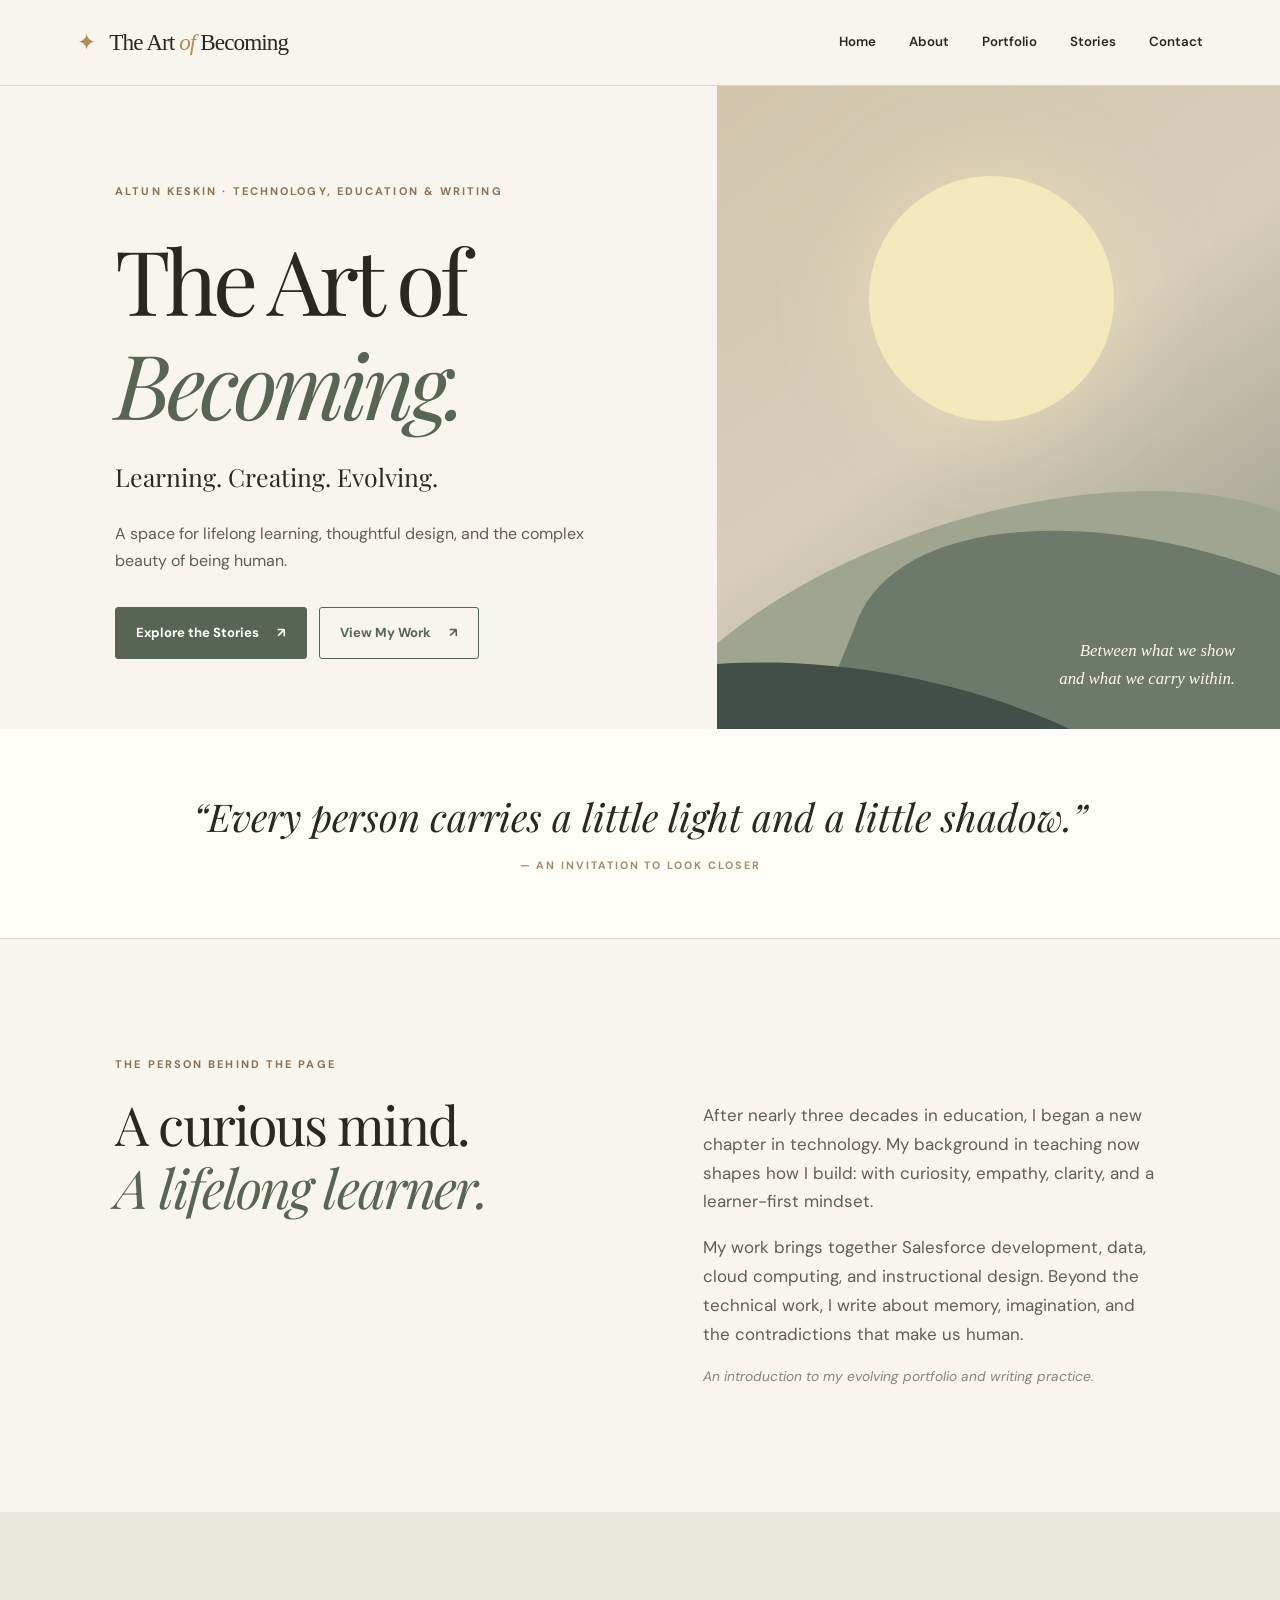
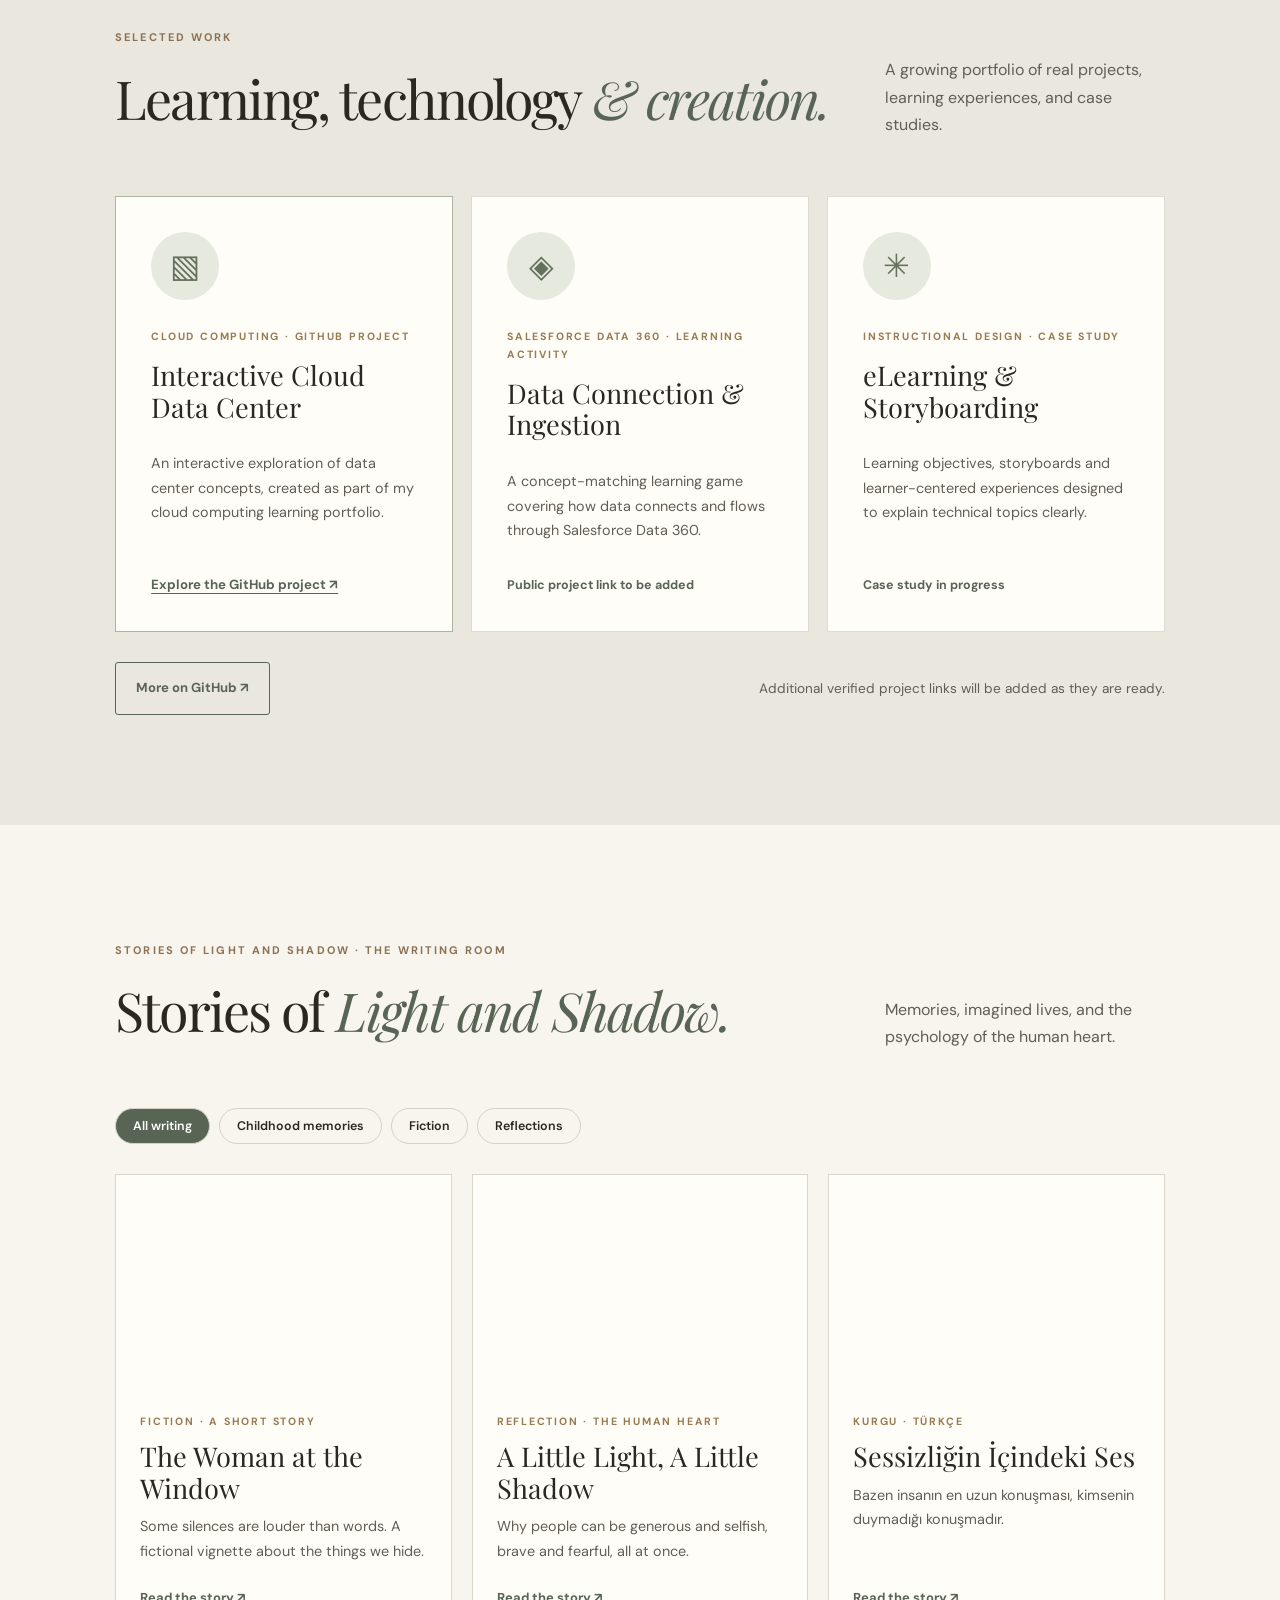
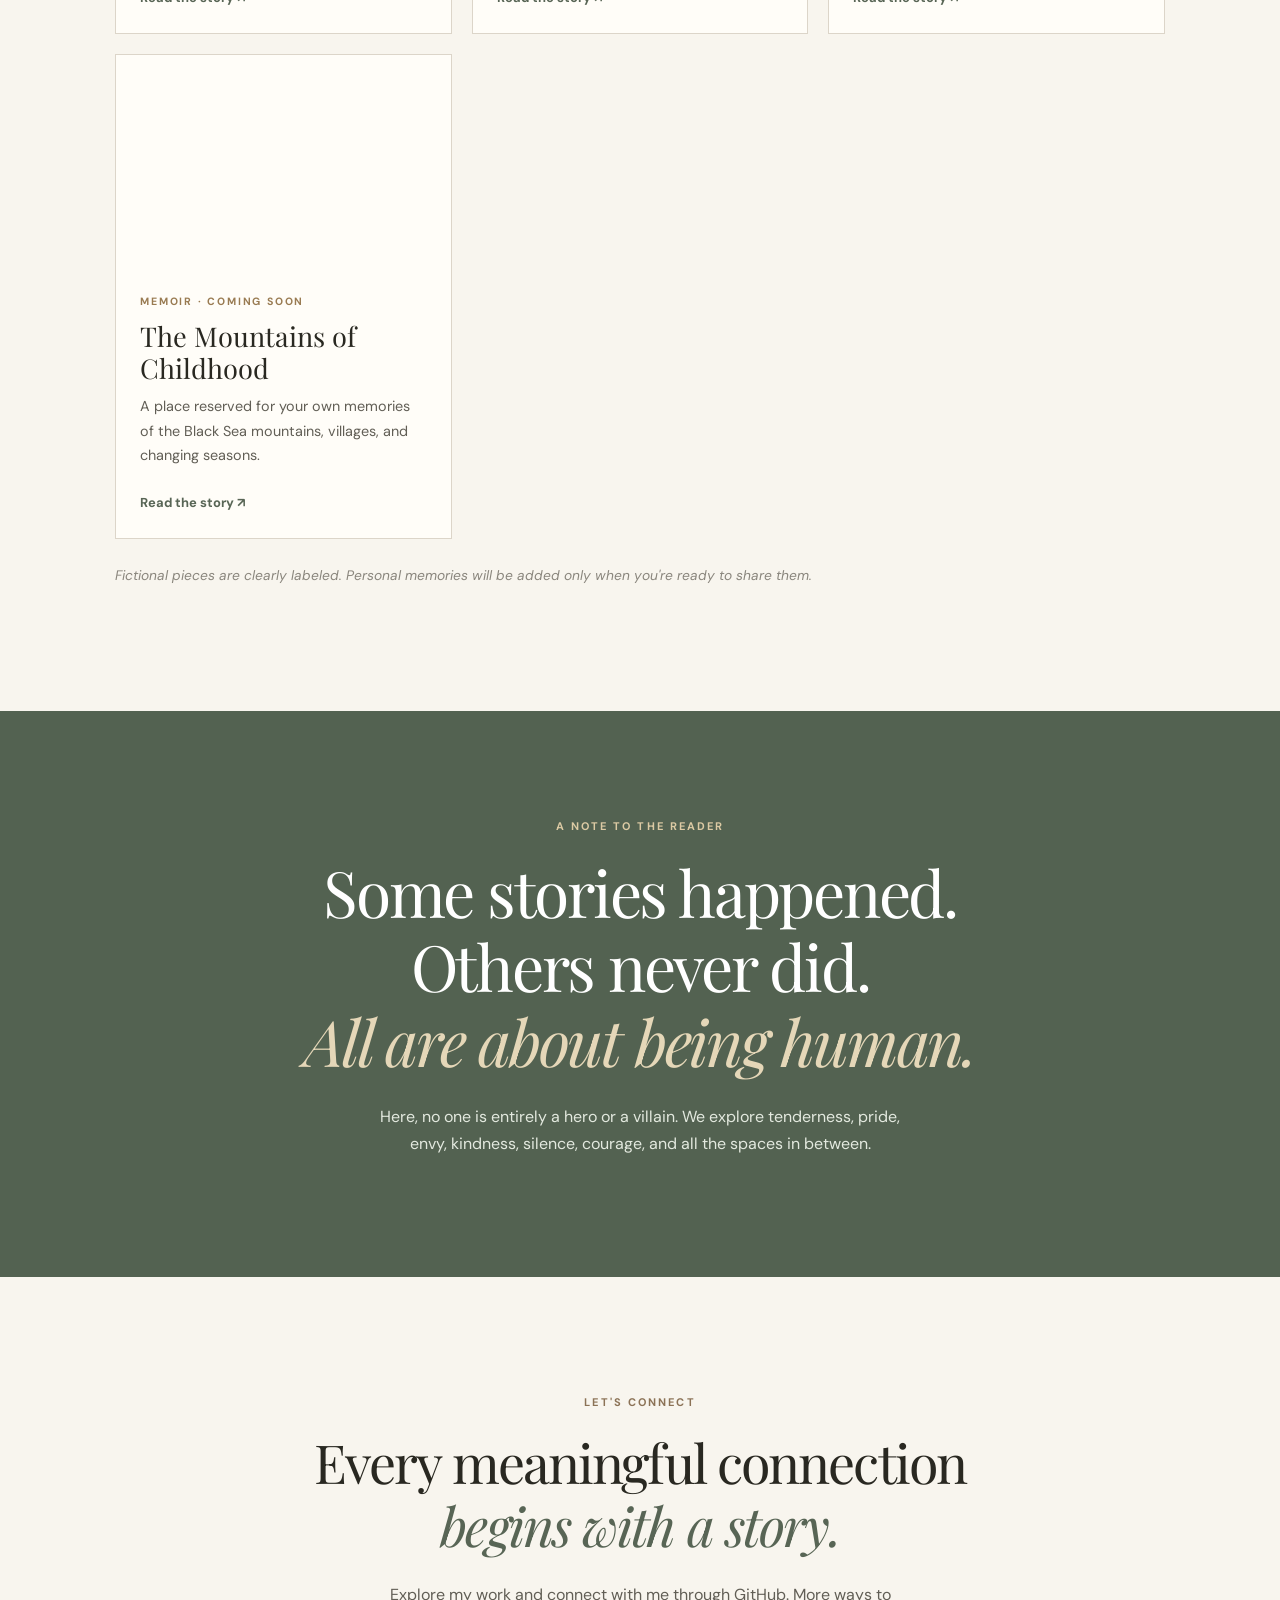
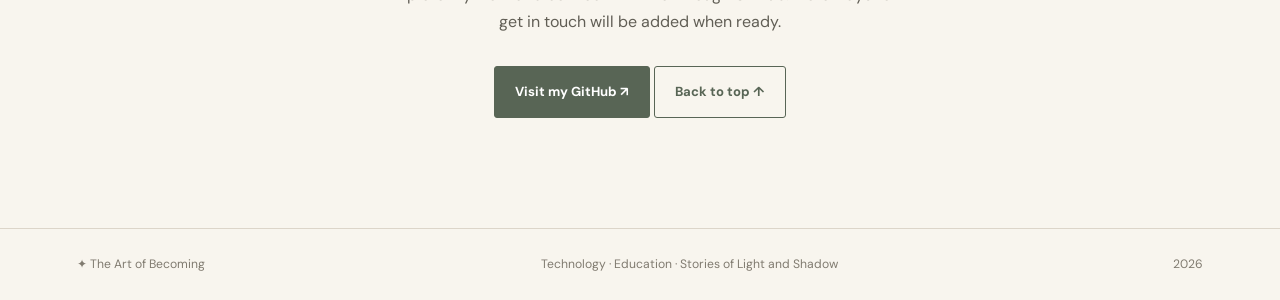
==== index.html @ 399c9d55 "Add files via upload" ====
<!doctype html>
<html lang="en"><head><meta charset="utf-8"><meta name="viewport" content="width=device-width,initial-scale=1"><meta name="description" content="A personal space for technology, learning design, and stories exploring the light and shadow of being human."><title>The Art of Becoming | Altun Keskin</title><link rel="stylesheet" href="style.css"></head>
<body><header class="topbar"><a class="logo" href="#home"><span class="spark">✦</span> The Art <em>of</em> Becoming</a><button class="menu-toggle" aria-label="Toggle menu" aria-expanded="false">☰</button><nav class="nav" aria-label="Main navigation"><a href="#home">Home</a><a href="#about">About</a><a href="#work">Portfolio</a><a href="#stories">Stories</a><a href="#contact">Contact</a></nav></header>
<main><section id="home" class="hero"><div class="hero-content"><span class="eyebrow">ALTUN KESKIN · TECHNOLOGY, EDUCATION & WRITING</span><h1>The Art of<br><i>Becoming.</i></h1><p class="lead">Learning. Creating. Evolving.</p><p>A space for lifelong learning, thoughtful design, and the complex beauty of being human.</p><div class="actions"><a class="btn primary" href="#stories">Explore the Stories <span>↗</span></a><a class="btn secondary" href="#work">View My Work <span>↗</span></a></div></div><div class="hero-art"><div class="sun"></div><div class="landscape l1"></div><div class="landscape l2"></div><div class="landscape l3"></div><div class="art-caption">Between what we show<br>and what we carry within.</div></div></section>
<section class="intro-quote"><p>“Every person carries a little light and a little shadow.”</p><span>— AN INVITATION TO LOOK CLOSER</span></section>
<section id="about" class="section two-col"><div><span class="eyebrow">THE PERSON BEHIND THE PAGE</span><h2>A curious mind.<br><i>A lifelong learner.</i></h2></div><div><p>After nearly three decades in education, I began a new chapter in technology. My background in teaching now shapes how I build: with curiosity, empathy, clarity, and a learner-first mindset.</p><p>My work brings together Salesforce development, data, cloud computing, and instructional design. Beyond the technical work, I write about memory, imagination, and the contradictions that make us human.</p><p class="note">An introduction to my evolving portfolio and writing practice.</p></div></section>
<section id="work" class="section work-section"><div class="section-heading"><div><span class="eyebrow">SELECTED WORK</span><h2>Learning, technology <i>& creation.</i></h2></div><p>A growing portfolio of real projects, learning experiences, and case studies.</p></div><div class="cards"><article class="work-card featured-work"><div class="work-icon">▧</div><span class="tag">CLOUD COMPUTING · GITHUB PROJECT</span><h3>Interactive Cloud Data Center</h3><p>An interactive exploration of data center concepts, created as part of my cloud computing learning portfolio.</p><a class="project-link" href="https://github.com/Orlando-Houston/cloud-data-center-interactive" target="_blank" rel="noopener noreferrer">Explore the GitHub project ↗</a></article><article class="work-card"><div class="work-icon">◈</div><span class="tag">SALESFORCE DATA 360 · LEARNING ACTIVITY</span><h3>Data Connection & Ingestion</h3><p>A concept-matching learning game covering how data connects and flows through Salesforce Data 360.</p><span class="placeholder">Public project link to be added</span></article><article class="work-card"><div class="work-icon">✳</div><span class="tag">INSTRUCTIONAL DESIGN · CASE STUDY</span><h3>eLearning & Storyboarding</h3><p>Learning objectives, storyboards and learner-centered experiences designed to explain technical topics clearly.</p><span class="placeholder">Case study in progress</span></article></div><div class="portfolio-footer"><a href="https://github.com/Orlando-Houston" target="_blank" rel="noopener noreferrer" class="btn secondary">More on GitHub ↗</a><p>Additional verified project links will be added as they are ready.</p></div></section>
<section id="stories" class="section stories-section"><div class="section-heading"><div><span class="eyebrow">STORIES OF LIGHT AND SHADOW · THE WRITING ROOM</span><h2>Stories of <i>Light and Shadow.</i></h2></div><p>Memories, imagined lives, and the psychology of the human heart.</p></div><div class="story-filters" aria-label="Filter stories"><button class="filter active" data-filter="all">All writing</button><button class="filter" data-filter="memory">Childhood memories</button><button class="filter" data-filter="fiction">Fiction</button><button class="filter" data-filter="reflection">Reflections</button></div><div class="story-grid" id="story-list"></div><p class="writing-note">Fictional pieces are clearly labeled. Personal memories will be added only when you're ready to share them.</p></section>
<section class="manifesto"><span class="eyebrow">A NOTE TO THE READER</span><h2>Some stories happened.<br>Others never did.<br><i>All are about being human.</i></h2><p>Here, no one is entirely a hero or a villain. We explore tenderness, pride, envy, kindness, silence, courage, and all the spaces in between.</p></section>
<section id="contact" class="section contact-section"><span class="eyebrow">LET'S CONNECT</span><h2>Every meaningful connection<br><i>begins with a story.</i></h2><p>Explore my work and connect with me through GitHub. More ways to get in touch will be added when ready.</p><a href="https://github.com/Orlando-Houston" class="btn primary" target="_blank" rel="noopener noreferrer">Visit my GitHub ↗</a> <a href="#home" class="btn secondary">Back to top ↑</a></section></main><footer><span>✦ The Art of Becoming</span><span>Technology · Education · Stories of Light and Shadow</span><span id="year"></span></footer>
<dialog id="story-dialog"><button class="close-dialog" aria-label="Close story">×</button><div class="dialog-body"></div></dialog><script src="script.js"></script></body></html>
---- style.css ----
@import url('https://fonts.googleapis.com/css2?family=DM+Sans:wght@400;500;600;700&family=Playfair+Display:ital,wght@0,400;0,500;0,600;1,400;1,500&display=swap');
:root{--ink:#292821;--muted:#706c63;--cream:#f8f5ee;--sand:#efe8dc;--white:#fffdf8;--olive:#586555;--line:#dcd5c9;--gold:#b08a57}*{box-sizing:border-box}html{scroll-behavior:smooth}body{margin:0;background:var(--cream);color:var(--ink);font-family:'DM Sans',sans-serif;font-size:16px;line-height:1.7}h1,h2,h3,.intro-quote{font-family:'Playfair Display',Georgia,serif;font-weight:400;line-height:1.16}h1{font-size:clamp(3.8rem,7vw,7.3rem);letter-spacing:-.055em;margin:24px 0}h2{font-size:clamp(2.5rem,4.2vw,4.6rem);letter-spacing:-.035em;margin:17px 0 25px}h3{font-size:1.7rem;margin:14px 0}h1 i,h2 i{color:var(--olive);font-weight:400}p{color:#615e55}a{color:inherit;text-decoration:none}.topbar{height:86px;display:flex;align-items:center;justify-content:space-between;padding:0 clamp(24px,6vw,100px);border-bottom:1px solid var(--line);background:var(--cream);position:sticky;top:0;z-index:5}.logo{font-family:Georgia,serif;font-size:1.45rem;white-space:nowrap;letter-spacing:-.04em}.logo em{font-weight:400;color:var(--gold)}.spark{color:var(--gold);margin-right:10px}.nav{display:flex;gap:33px;align-items:center}.nav a{font-size:.83rem;font-weight:600}.nav a:hover{color:var(--olive)}.menu-toggle{display:none;border:0;background:transparent;font-size:23px}.hero{min-height:630px;display:grid;grid-template-columns:1.12fr .88fr;overflow:hidden}.hero-content{padding:clamp(55px,7vw,106px) 4vw 70px clamp(25px,9vw,150px);max-width:820px}.eyebrow{font-size:.69rem;font-weight:700;letter-spacing:.19em;color:#8b7256}.hero .lead{font-family:'Playfair Display',serif;font-size:1.55rem;line-height:1.45;color:var(--ink);max-width:540px}.hero-content>p:not(.lead){max-width:520px}.actions{display:flex;gap:12px;flex-wrap:wrap;margin-top:32px}.btn{display:inline-flex;align-items:center;justify-content:space-between;gap:18px;padding:14px 20px;font-size:.82rem;font-weight:700;border:1px solid var(--olive);border-radius:3px;transition:.2s}.btn:hover{transform:translateY(-2px)}.btn.primary{background:var(--olive);color:white}.btn.secondary{color:var(--olive)}.hero-art{position:relative;isolation:isolate;background:linear-gradient(145deg,#d3c5ac 0%,#d8ceb9 48%,#8c9482 100%);min-height:500px;overflow:hidden}.sun{position:absolute;width:245px;height:245px;border-radius:50%;background:#f6e8bd;top:14%;left:27%;box-shadow:0 0 100px #f1dfb5aa}.landscape{position:absolute;width:140%;height:62%;left:-20%;border-radius:50% 50% 0 0}.l1{background:#9fa58f;bottom:-29%;transform:rotate(-18deg)}.l2{background:#6c796b;bottom:-37%;left:20%;transform:rotate(22deg)}.l3{background:#424f48;bottom:-53%;left:-45%;transform:rotate(10deg)}.art-caption{position:absolute;bottom:35px;right:45px;text-align:right;font-family:Georgia,serif;font-style:italic;color:#fff8ea;font-size:1.05rem;z-index:2}.intro-quote{text-align:center;padding:65px 20px;border-bottom:1px solid var(--line);background:var(--white)}.intro-quote p{font-size:clamp(1.7rem,3vw,2.6rem);font-style:italic;color:var(--ink);margin:0 0 16px}.intro-quote span{font:700 .67rem 'DM Sans',sans-serif;letter-spacing:.18em;color:#a08c70}.section{padding:110px clamp(25px,9vw,150px);scroll-margin-top:80px}.two-col{display:grid;grid-template-columns:1fr 1fr;gap:12%}.two-col>div:last-child{padding-top:35px;font-size:1.06rem}.note,.writing-note{font-style:italic;font-size:.86rem;color:#8a867d}.work-section{background:#eae7df}.section-heading{display:flex;justify-content:space-between;align-items:end;gap:25px;margin-bottom:42px}.section-heading>p{max-width:280px}.cards{display:grid;grid-template-columns:repeat(3,1fr);gap:18px}.work-card{background:var(--white);padding:35px;min-height:330px;border:1px solid #dedbd2}.work-icon{display:grid;place-items:center;height:68px;width:68px;background:#e6e9de;color:#65715d;font-size:32px;border-radius:50%;margin-bottom:28px}.tag{font-size:.66rem;letter-spacing:.17em;color:#997b52;font-weight:700}.work-card p{font-size:.9rem}.placeholder{font-size:.78rem;color:var(--olive);font-weight:700}.stories-section{background:var(--cream)}.story-filters{display:flex;flex-wrap:wrap;gap:9px;margin-bottom:30px}.filter{background:transparent;border:1px solid #d6d0c5;border-radius:25px;padding:9px 17px;color:var(--ink);cursor:pointer;font:600 .78rem 'DM Sans',sans-serif}.filter.active,.filter:hover{background:var(--olive);color:#fff}.story-grid{display:grid;grid-template-columns:repeat(3,1fr);gap:20px}.story-card{background:var(--white);border:1px solid var(--line);cursor:pointer;text-align:left;padding:0 0 24px;display:flex;flex-direction:column;transition:.2s;color:inherit;font:inherit}.story-card:hover{transform:translateY(-4px);box-shadow:0 10px 24px #00000010}.story-visual{height:215px;background:linear-gradient(135deg,#c4b6a0,#788877);position:relative;overflow:hidden}.story-visual:after{content:'✦';position:absolute;font-family:Georgia,serif;font-size:130px;color:#ffffff35;top:-35px;right:30px}.story-card:nth-child(2) .story-visual{background:linear-gradient(135deg,#4d5c58,#c6baaa)}.story-card:nth-child(3) .story-visual{background:linear-gradient(135deg,#a98767,#efdbb5)}.story-card .tag{margin:23px 24px 0}.story-card h3{margin:10px 24px;font-size:1.7rem}.story-card p{margin:0 24px 24px;font-size:.9rem;flex:1}.read-link{margin:0 24px;font-size:.81rem;font-weight:700;color:var(--olive)}.writing-note{margin-top:25px}.manifesto{padding:100px 20px;text-align:center;background:#536251;color:#fff}.manifesto .eyebrow{color:#dccaa4}.manifesto h2{font-size:clamp(2.6rem,5vw,5rem)}.manifesto h2 i{color:#e5d7b8}.manifesto p{color:#e3e9df;max-width:560px;margin:20px auto}.contact-section{text-align:center}.contact-section p{max-width:520px;margin:0 auto 30px}footer{padding:25px clamp(25px,6vw,100px);border-top:1px solid var(--line);display:flex;justify-content:space-between;flex-wrap:wrap;gap:15px;color:#807b70;font-size:.76rem}dialog{border:0;box-shadow:0 30px 80px #0005;border-radius:5px;background:var(--white);color:var(--ink);max-width:650px;width:calc(100% - 32px);max-height:84vh;padding:48px;line-height:1.9}dialog::backdrop{background:#1c2928a8}.close-dialog{position:absolute;top:15px;right:20px;background:transparent;border:0;font-size:30px;cursor:pointer}.dialog-body h2{font-size:2.8rem}.dialog-body p{white-space:pre-line}@media(max-width:850px){.hero{grid-template-columns:1fr}.hero-content{padding:75px 30px}.hero-art{min-height:300px}.two-col{grid-template-columns:1fr;gap:0}.cards,.story-grid{grid-template-columns:1fr 1fr}.nav{display:none;position:absolute;left:0;right:0;top:86px;background:var(--cream);padding:20px 30px;flex-direction:column;border-bottom:1px solid var(--line)}.nav.open{display:flex}.menu-toggle{display:block}.section{padding:70px 30px}}@media(max-width:560px){.cards,.story-grid{grid-template-columns:1fr}.section-heading{display:block}.hero h1{font-size:3.7rem}footer{flex-direction:column}dialog{padding:35px 24px}.logo{font-size:1.22rem}}

/* Portfolio version 3 */
.project-link{display:inline-block;margin-top:12px;font-size:.83rem;font-weight:700;color:var(--olive);text-decoration:underline;text-underline-offset:4px}.project-link:hover{color:#293b2a}.portfolio-footer{display:flex;align-items:center;justify-content:space-between;gap:20px;flex-wrap:wrap;margin-top:30px}.portfolio-footer p{font-size:.85rem;margin:0}.featured-work{border-color:#aab5a2}.work-card{display:flex;flex-direction:column}.work-card .placeholder,.work-card .project-link{margin-top:auto;padding-top:18px}a:focus-visible,button:focus-visible{outline:3px solid #b08a57;outline-offset:4px}@media(max-width:560px){.portfolio-footer{align-items:flex-start;flex-direction:column}.contact-section .btn{margin:5px}}
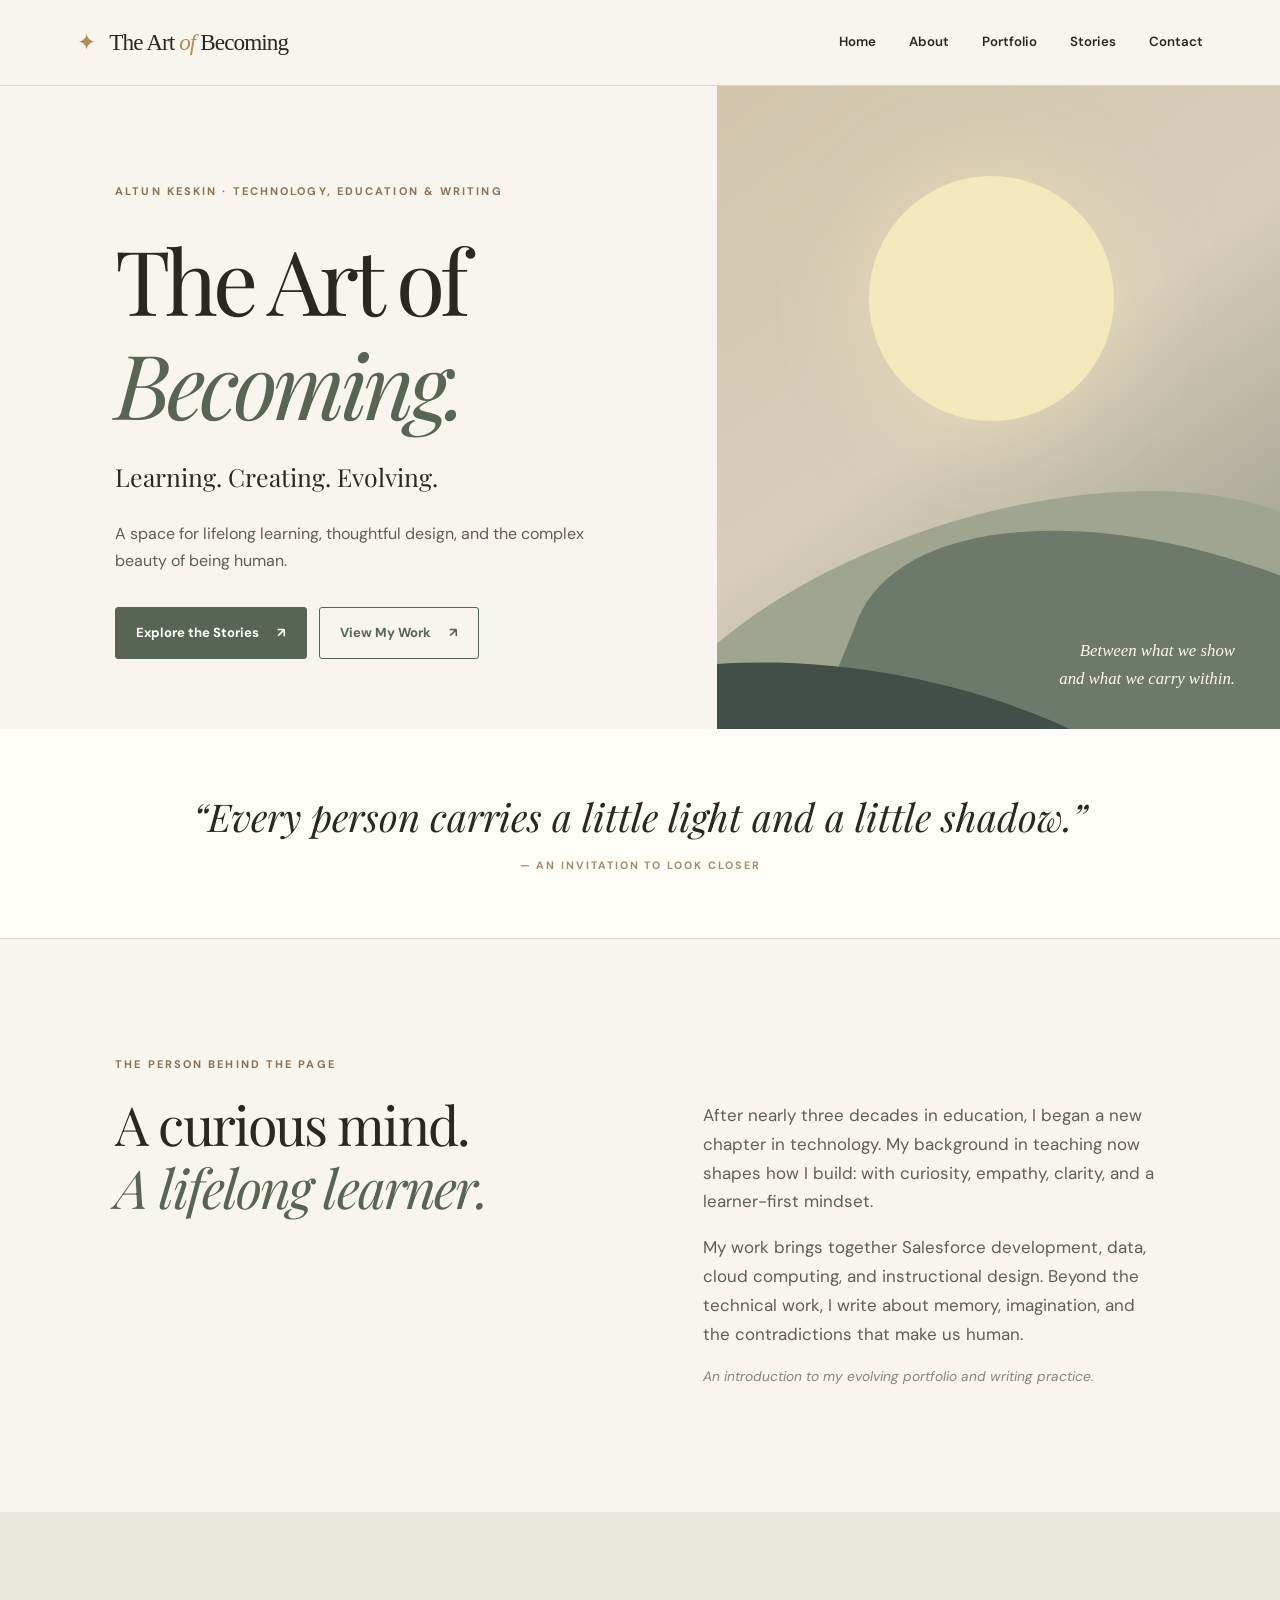
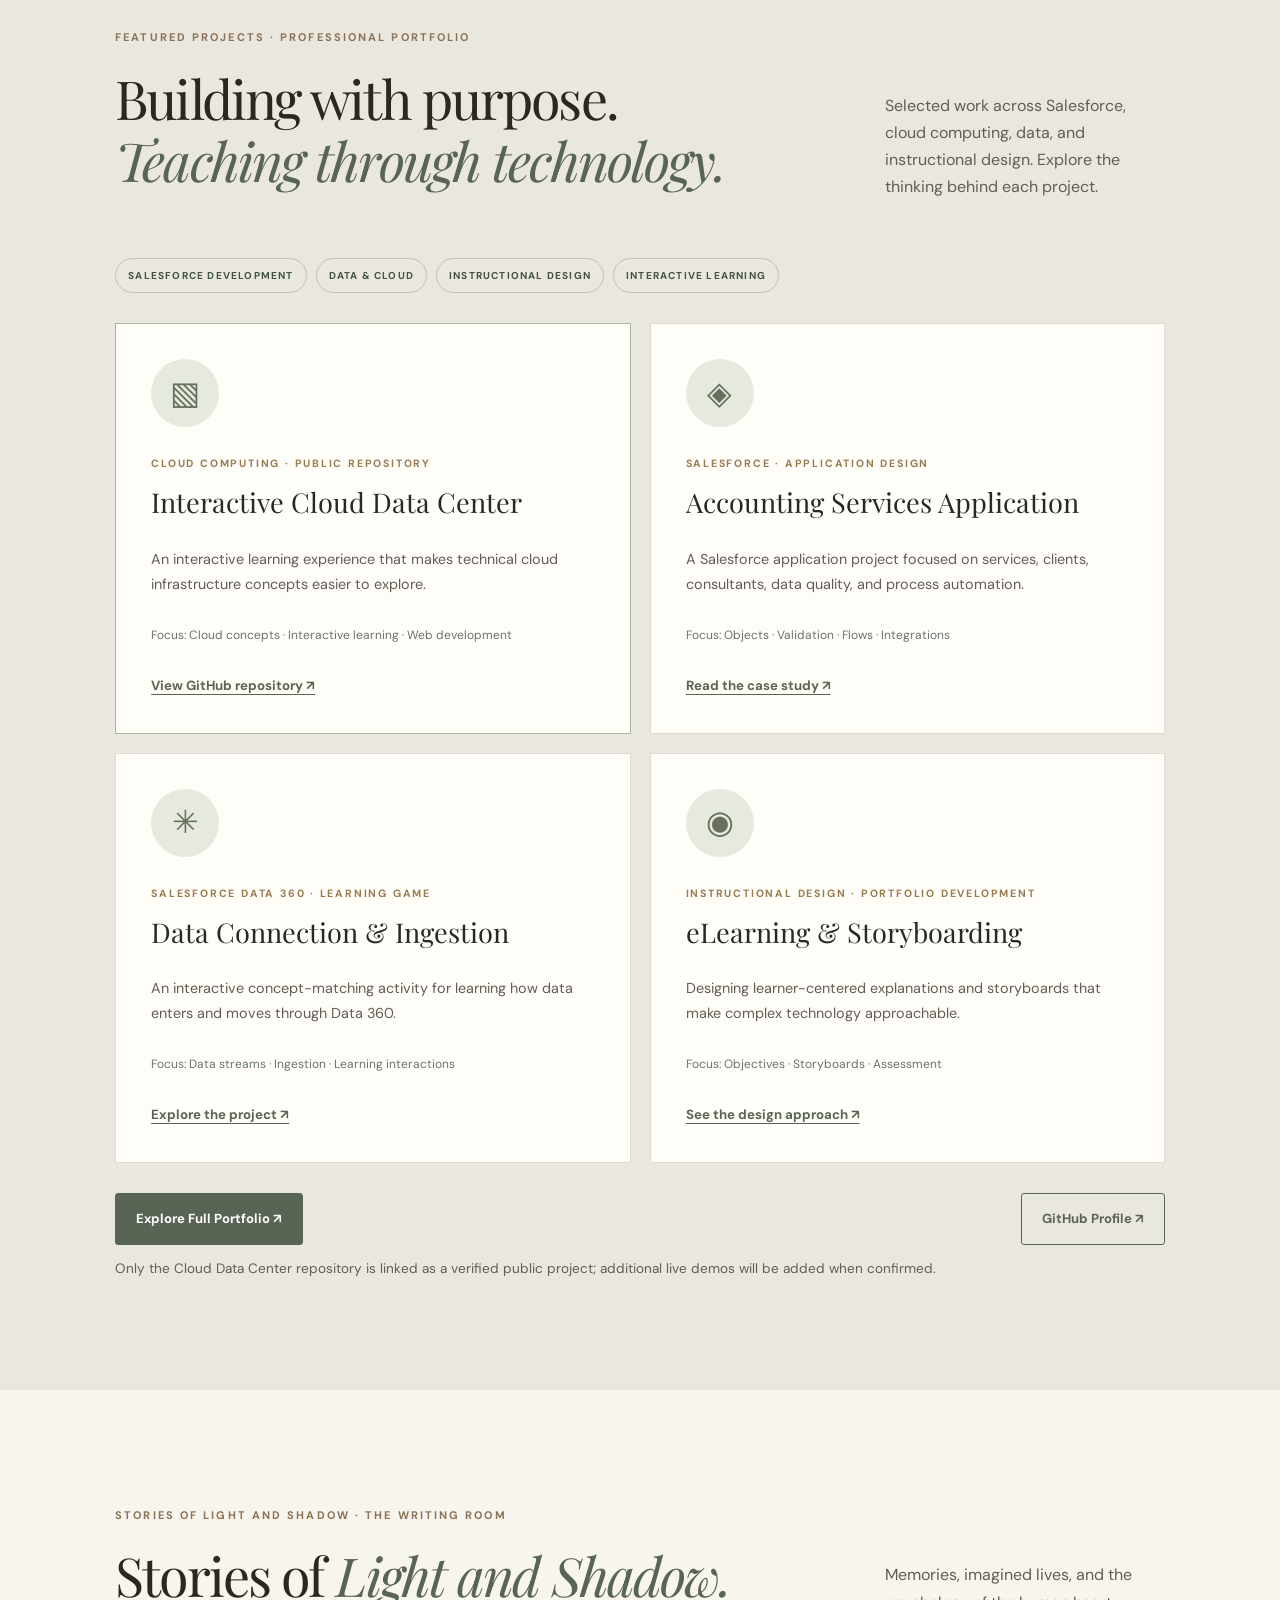
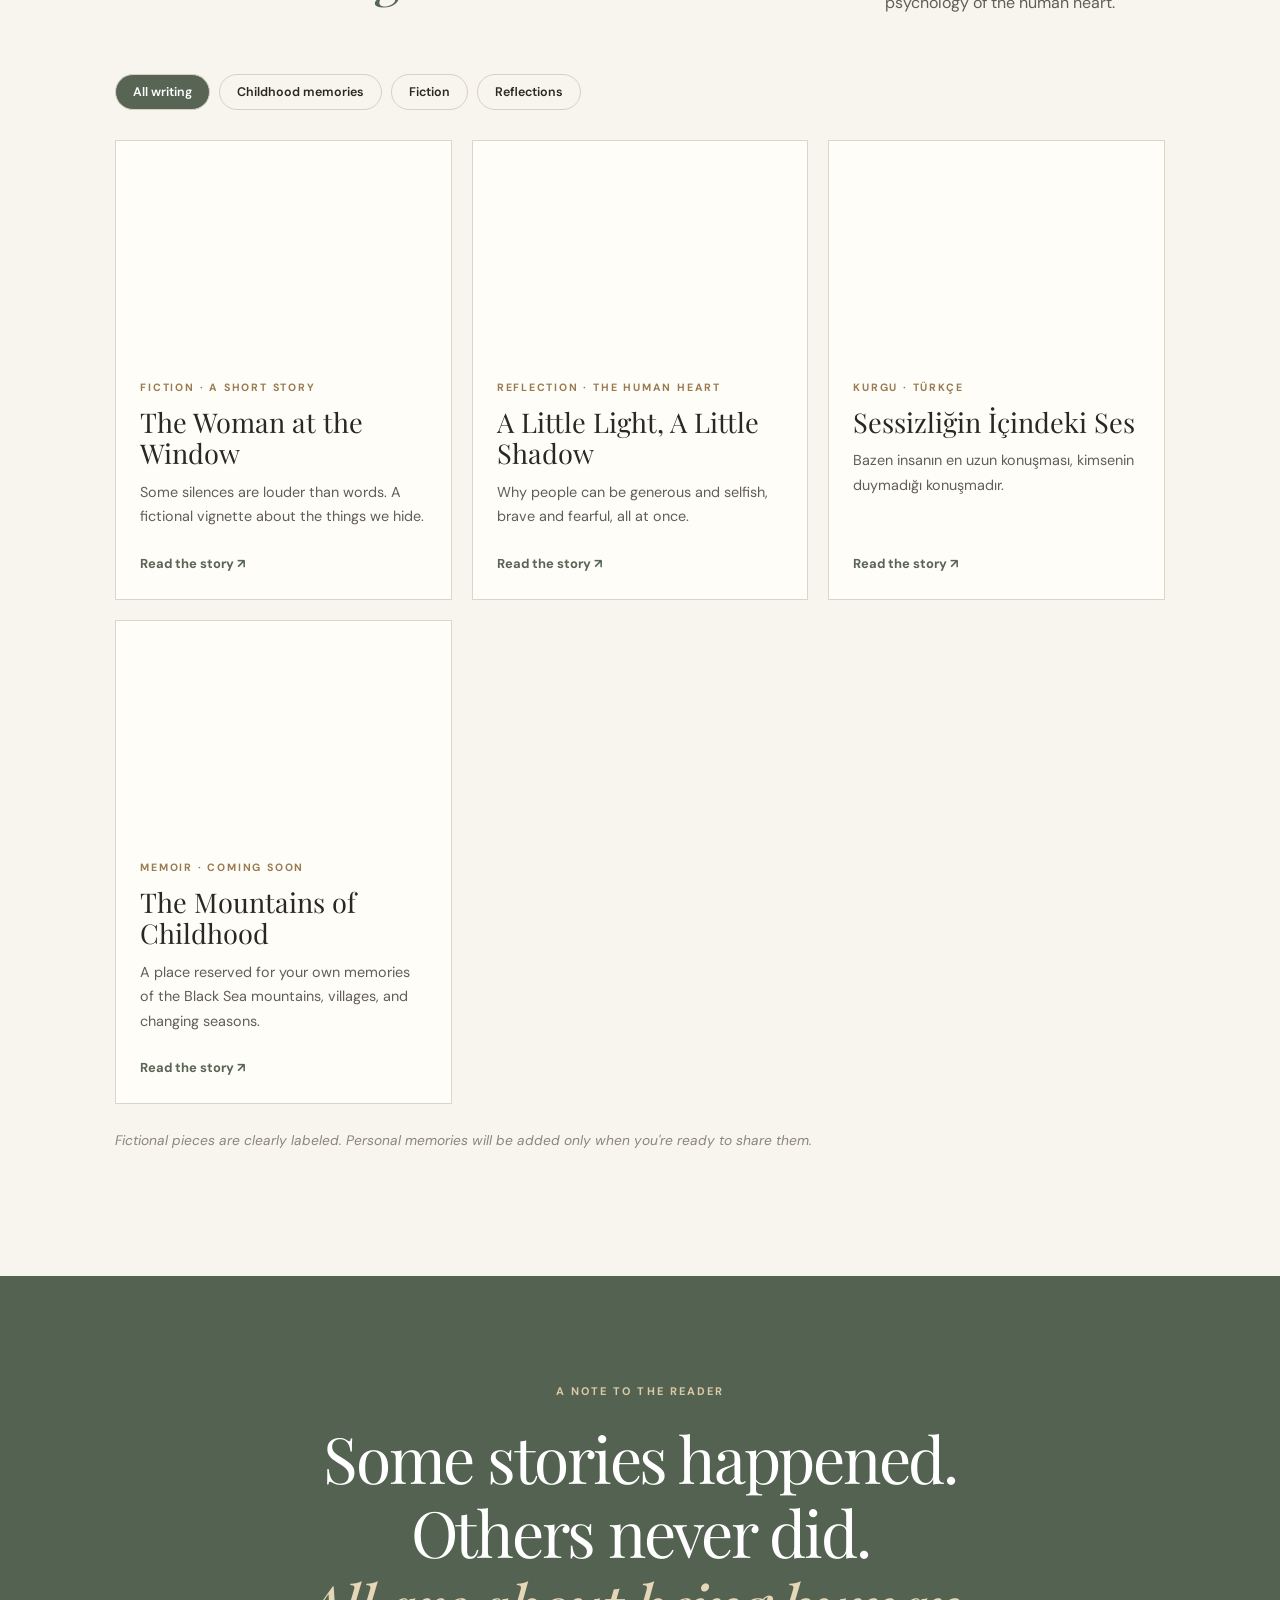
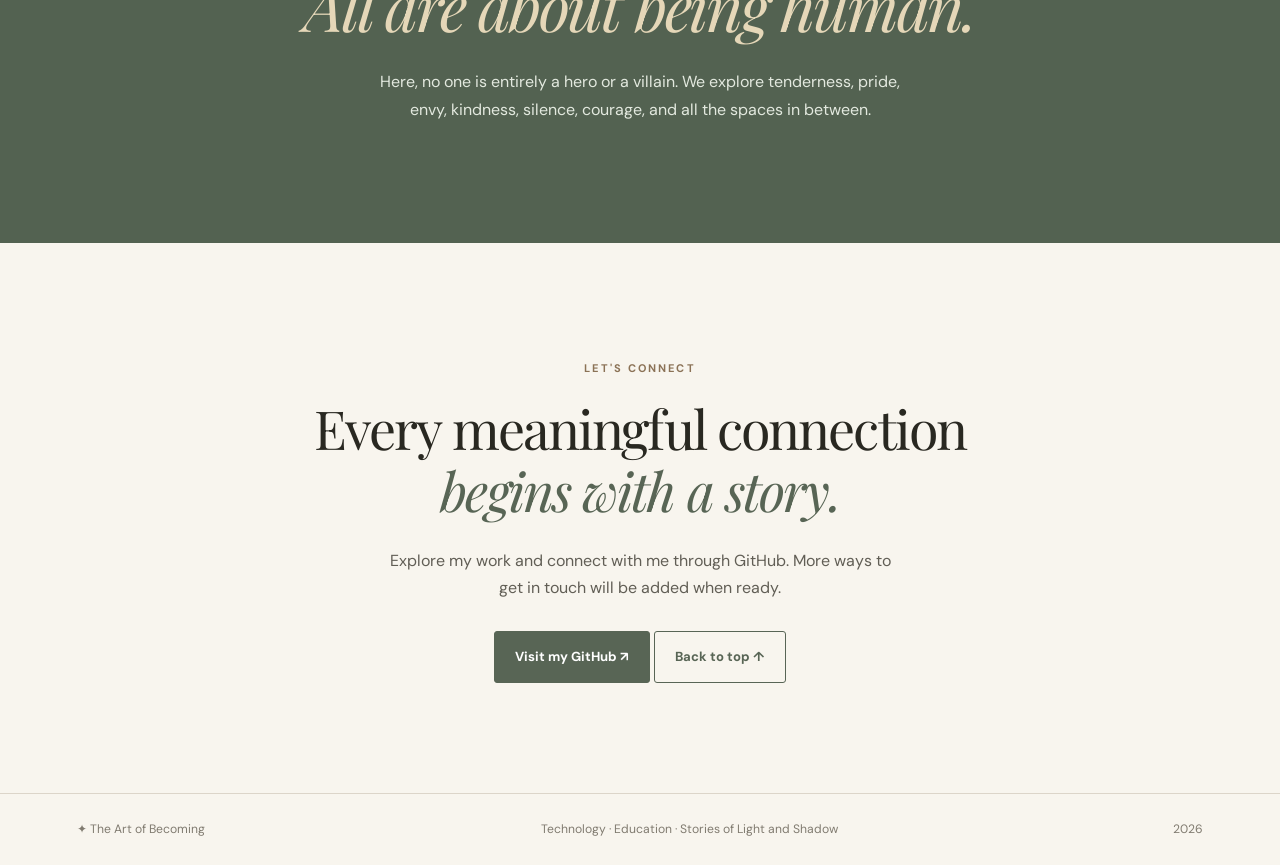
==== commit c5f10453: "Add files via upload" ====
--- a/index.html
+++ b/index.html
@@ -1,10 +1,20 @@
 <!doctype html>
 <html lang="en"><head><meta charset="utf-8"><meta name="viewport" content="width=device-width,initial-scale=1"><meta name="description" content="A personal space for technology, learning design, and stories exploring the light and shadow of being human."><title>The Art of Becoming | Altun Keskin</title><link rel="stylesheet" href="style.css"></head>
-<body><header class="topbar"><a class="logo" href="#home"><span class="spark">✦</span> The Art <em>of</em> Becoming</a><button class="menu-toggle" aria-label="Toggle menu" aria-expanded="false">☰</button><nav class="nav" aria-label="Main navigation"><a href="#home">Home</a><a href="#about">About</a><a href="#work">Portfolio</a><a href="#stories">Stories</a><a href="#contact">Contact</a></nav></header>
+<body><header class="topbar"><a class="logo" href="#home"><span class="spark">✦</span> The Art <em>of</em> Becoming</a><button class="menu-toggle" aria-label="Toggle menu" aria-expanded="false">☰</button><nav class="nav" aria-label="Main navigation"><a href="#home">Home</a><a href="#about">About</a><a href="portfolio.html">Portfolio</a><a href="#stories">Stories</a><a href="#contact">Contact</a></nav></header>
 <main><section id="home" class="hero"><div class="hero-content"><span class="eyebrow">ALTUN KESKIN · TECHNOLOGY, EDUCATION & WRITING</span><h1>The Art of<br><i>Becoming.</i></h1><p class="lead">Learning. Creating. Evolving.</p><p>A space for lifelong learning, thoughtful design, and the complex beauty of being human.</p><div class="actions"><a class="btn primary" href="#stories">Explore the Stories <span>↗</span></a><a class="btn secondary" href="#work">View My Work <span>↗</span></a></div></div><div class="hero-art"><div class="sun"></div><div class="landscape l1"></div><div class="landscape l2"></div><div class="landscape l3"></div><div class="art-caption">Between what we show<br>and what we carry within.</div></div></section>
 <section class="intro-quote"><p>“Every person carries a little light and a little shadow.”</p><span>— AN INVITATION TO LOOK CLOSER</span></section>
 <section id="about" class="section two-col"><div><span class="eyebrow">THE PERSON BEHIND THE PAGE</span><h2>A curious mind.<br><i>A lifelong learner.</i></h2></div><div><p>After nearly three decades in education, I began a new chapter in technology. My background in teaching now shapes how I build: with curiosity, empathy, clarity, and a learner-first mindset.</p><p>My work brings together Salesforce development, data, cloud computing, and instructional design. Beyond the technical work, I write about memory, imagination, and the contradictions that make us human.</p><p class="note">An introduction to my evolving portfolio and writing practice.</p></div></section>
-<section id="work" class="section work-section"><div class="section-heading"><div><span class="eyebrow">SELECTED WORK</span><h2>Learning, technology <i>& creation.</i></h2></div><p>A growing portfolio of real projects, learning experiences, and case studies.</p></div><div class="cards"><article class="work-card featured-work"><div class="work-icon">▧</div><span class="tag">CLOUD COMPUTING · GITHUB PROJECT</span><h3>Interactive Cloud Data Center</h3><p>An interactive exploration of data center concepts, created as part of my cloud computing learning portfolio.</p><a class="project-link" href="https://github.com/Orlando-Houston/cloud-data-center-interactive" target="_blank" rel="noopener noreferrer">Explore the GitHub project ↗</a></article><article class="work-card"><div class="work-icon">◈</div><span class="tag">SALESFORCE DATA 360 · LEARNING ACTIVITY</span><h3>Data Connection & Ingestion</h3><p>A concept-matching learning game covering how data connects and flows through Salesforce Data 360.</p><span class="placeholder">Public project link to be added</span></article><article class="work-card"><div class="work-icon">✳</div><span class="tag">INSTRUCTIONAL DESIGN · CASE STUDY</span><h3>eLearning & Storyboarding</h3><p>Learning objectives, storyboards and learner-centered experiences designed to explain technical topics clearly.</p><span class="placeholder">Case study in progress</span></article></div><div class="portfolio-footer"><a href="https://github.com/Orlando-Houston" target="_blank" rel="noopener noreferrer" class="btn secondary">More on GitHub ↗</a><p>Additional verified project links will be added as they are ready.</p></div></section>
+<section id="work" class="section work-section">
+<div class="section-heading"><div><span class="eyebrow">FEATURED PROJECTS · PROFESSIONAL PORTFOLIO</span><h2>Building with purpose.<br><i>Teaching through technology.</i></h2></div><p>Selected work across Salesforce, cloud computing, data, and instructional design. Explore the thinking behind each project.</p></div>
+<div class="portfolio-focus"><span>SALESFORCE DEVELOPMENT</span><span>DATA & CLOUD</span><span>INSTRUCTIONAL DESIGN</span><span>INTERACTIVE LEARNING</span></div>
+<div class="cards">
+<article class="work-card featured-work"><div class="work-icon">▧</div><span class="tag">CLOUD COMPUTING · PUBLIC REPOSITORY</span><h3>Interactive Cloud Data Center</h3><p>An interactive learning experience that makes technical cloud infrastructure concepts easier to explore.</p><p class="tool-line">Focus: Cloud concepts · Interactive learning · Web development</p><a class="project-link" href="https://github.com/Orlando-Houston/cloud-data-center-interactive" target="_blank" rel="noopener noreferrer">View GitHub repository ↗</a></article>
+<article class="work-card"><div class="work-icon">◈</div><span class="tag">SALESFORCE · APPLICATION DESIGN</span><h3>Accounting Services Application</h3><p>A Salesforce application project focused on services, clients, consultants, data quality, and process automation.</p><p class="tool-line">Focus: Objects · Validation · Flows · Integrations</p><a class="project-link" href="portfolio.html#accounting-services">Read the case study ↗</a></article>
+<article class="work-card"><div class="work-icon">✳</div><span class="tag">SALESFORCE DATA 360 · LEARNING GAME</span><h3>Data Connection & Ingestion</h3><p>An interactive concept-matching activity for learning how data enters and moves through Data 360.</p><p class="tool-line">Focus: Data streams · Ingestion · Learning interactions</p><a class="project-link" href="portfolio.html#data-360">Explore the project ↗</a></article>
+<article class="work-card"><div class="work-icon">◉</div><span class="tag">INSTRUCTIONAL DESIGN · PORTFOLIO DEVELOPMENT</span><h3>eLearning & Storyboarding</h3><p>Designing learner-centered explanations and storyboards that make complex technology approachable.</p><p class="tool-line">Focus: Objectives · Storyboards · Assessment</p><a class="project-link" href="portfolio.html#instructional-design">See the design approach ↗</a></article>
+</div>
+<div class="portfolio-footer"><a href="portfolio.html" class="btn primary">Explore Full Portfolio ↗</a><a href="https://github.com/Orlando-Houston" target="_blank" rel="noopener noreferrer" class="btn secondary">GitHub Profile ↗</a><p>Only the Cloud Data Center repository is linked as a verified public project; additional live demos will be added when confirmed.</p></div>
+</section>
 <section id="stories" class="section stories-section"><div class="section-heading"><div><span class="eyebrow">STORIES OF LIGHT AND SHADOW · THE WRITING ROOM</span><h2>Stories of <i>Light and Shadow.</i></h2></div><p>Memories, imagined lives, and the psychology of the human heart.</p></div><div class="story-filters" aria-label="Filter stories"><button class="filter active" data-filter="all">All writing</button><button class="filter" data-filter="memory">Childhood memories</button><button class="filter" data-filter="fiction">Fiction</button><button class="filter" data-filter="reflection">Reflections</button></div><div class="story-grid" id="story-list"></div><p class="writing-note">Fictional pieces are clearly labeled. Personal memories will be added only when you're ready to share them.</p></section>
 <section class="manifesto"><span class="eyebrow">A NOTE TO THE READER</span><h2>Some stories happened.<br>Others never did.<br><i>All are about being human.</i></h2><p>Here, no one is entirely a hero or a villain. We explore tenderness, pride, envy, kindness, silence, courage, and all the spaces in between.</p></section>
 <section id="contact" class="section contact-section"><span class="eyebrow">LET'S CONNECT</span><h2>Every meaningful connection<br><i>begins with a story.</i></h2><p>Explore my work and connect with me through GitHub. More ways to get in touch will be added when ready.</p><a href="https://github.com/Orlando-Houston" class="btn primary" target="_blank" rel="noopener noreferrer">Visit my GitHub ↗</a> <a href="#home" class="btn secondary">Back to top ↑</a></section></main><footer><span>✦ The Art of Becoming</span><span>Technology · Education · Stories of Light and Shadow</span><span id="year"></span></footer>
--- a/style.css
+++ b/style.css
@@ -3,3 +3,25 @@
 
 /* Portfolio version 3 */
 .project-link{display:inline-block;margin-top:12px;font-size:.83rem;font-weight:700;color:var(--olive);text-decoration:underline;text-underline-offset:4px}.project-link:hover{color:#293b2a}.portfolio-footer{display:flex;align-items:center;justify-content:space-between;gap:20px;flex-wrap:wrap;margin-top:30px}.portfolio-footer p{font-size:.85rem;margin:0}.featured-work{border-color:#aab5a2}.work-card{display:flex;flex-direction:column}.work-card .placeholder,.work-card .project-link{margin-top:auto;padding-top:18px}a:focus-visible,button:focus-visible{outline:3px solid #b08a57;outline-offset:4px}@media(max-width:560px){.portfolio-footer{align-items:flex-start;flex-direction:column}.contact-section .btn{margin:5px}}
+
+/* Portfolio v4 refinements */
+.portfolio-focus{display:flex;flex-wrap:wrap;gap:9px;margin:0 0 30px}
+.portfolio-focus span{font-size:10px;letter-spacing:.12em;border:1px solid #bec5b6;color:#405345;border-radius:99px;padding:8px 12px;font-weight:700}
+.work-section .cards{display:grid;grid-template-columns:repeat(2,minmax(0,1fr));gap:19px}
+.work-section .work-card{min-width:0}
+.tool-line{font-size:12px!important;color:#687568!important;margin-top:14px}
+.portfolio-footer{display:flex;align-items:center;gap:12px;flex-wrap:wrap}
+.portfolio-footer p{width:100%}
+.case-hero{background:#eee9df;padding:90px min(8vw,110px) 65px}
+.case-hero h1{font-family:Georgia,serif;font-weight:400;font-size:clamp(40px,6vw,76px);line-height:1.05;margin:16px 0;color:#27352d}
+.case-hero p{max-width:670px;line-height:1.8;color:#526058}
+.case-wrap{max-width:1050px;margin:auto;padding:50px 24px 90px}
+.case-nav{display:flex;flex-wrap:wrap;gap:9px;margin-bottom:40px}
+.case-nav a{border:1px solid #b3bfb0;border-radius:99px;padding:9px 14px;color:#405348;text-decoration:none;font-size:13px}
+.case-study{border-top:1px solid #d3d5cb;padding:45px 0 35px;scroll-margin-top:85px}
+.case-study h2{font-family:Georgia,serif;font-weight:400;font-size:clamp(28px,4vw,42px);margin:10px 0 18px}
+.case-study h3{font-size:14px;letter-spacing:.05em;text-transform:uppercase;margin:30px 0 8px}
+.case-study p{max-width:800px;line-height:1.85;color:#435046}
+.case-study ul{line-height:1.9;color:#435046;padding-left:22px}
+.case-note{background:#f0efe8;padding:16px 20px;border-left:3px solid #73836e;border-radius:3px;font-size:13px}
+@media(max-width:700px){.work-section .cards{grid-template-columns:1fr}.case-hero{padding:70px 25px 45px}}
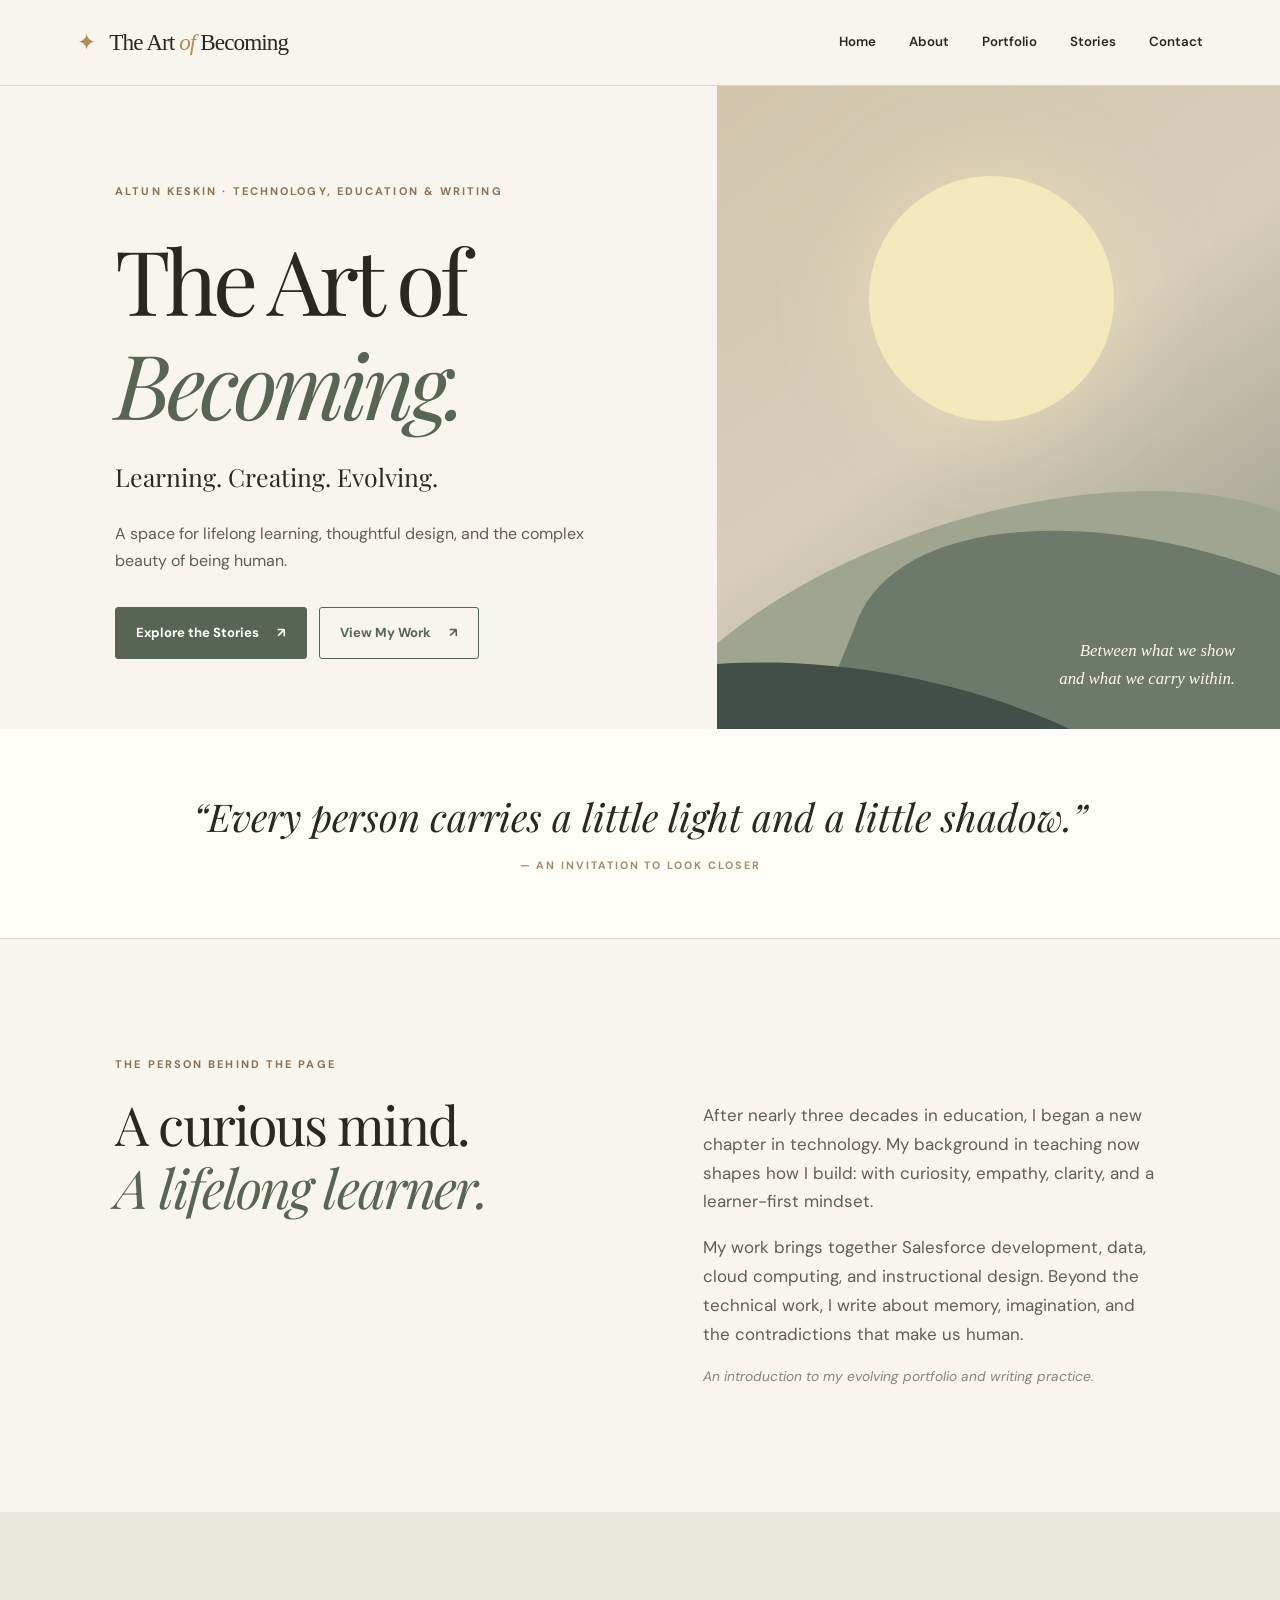
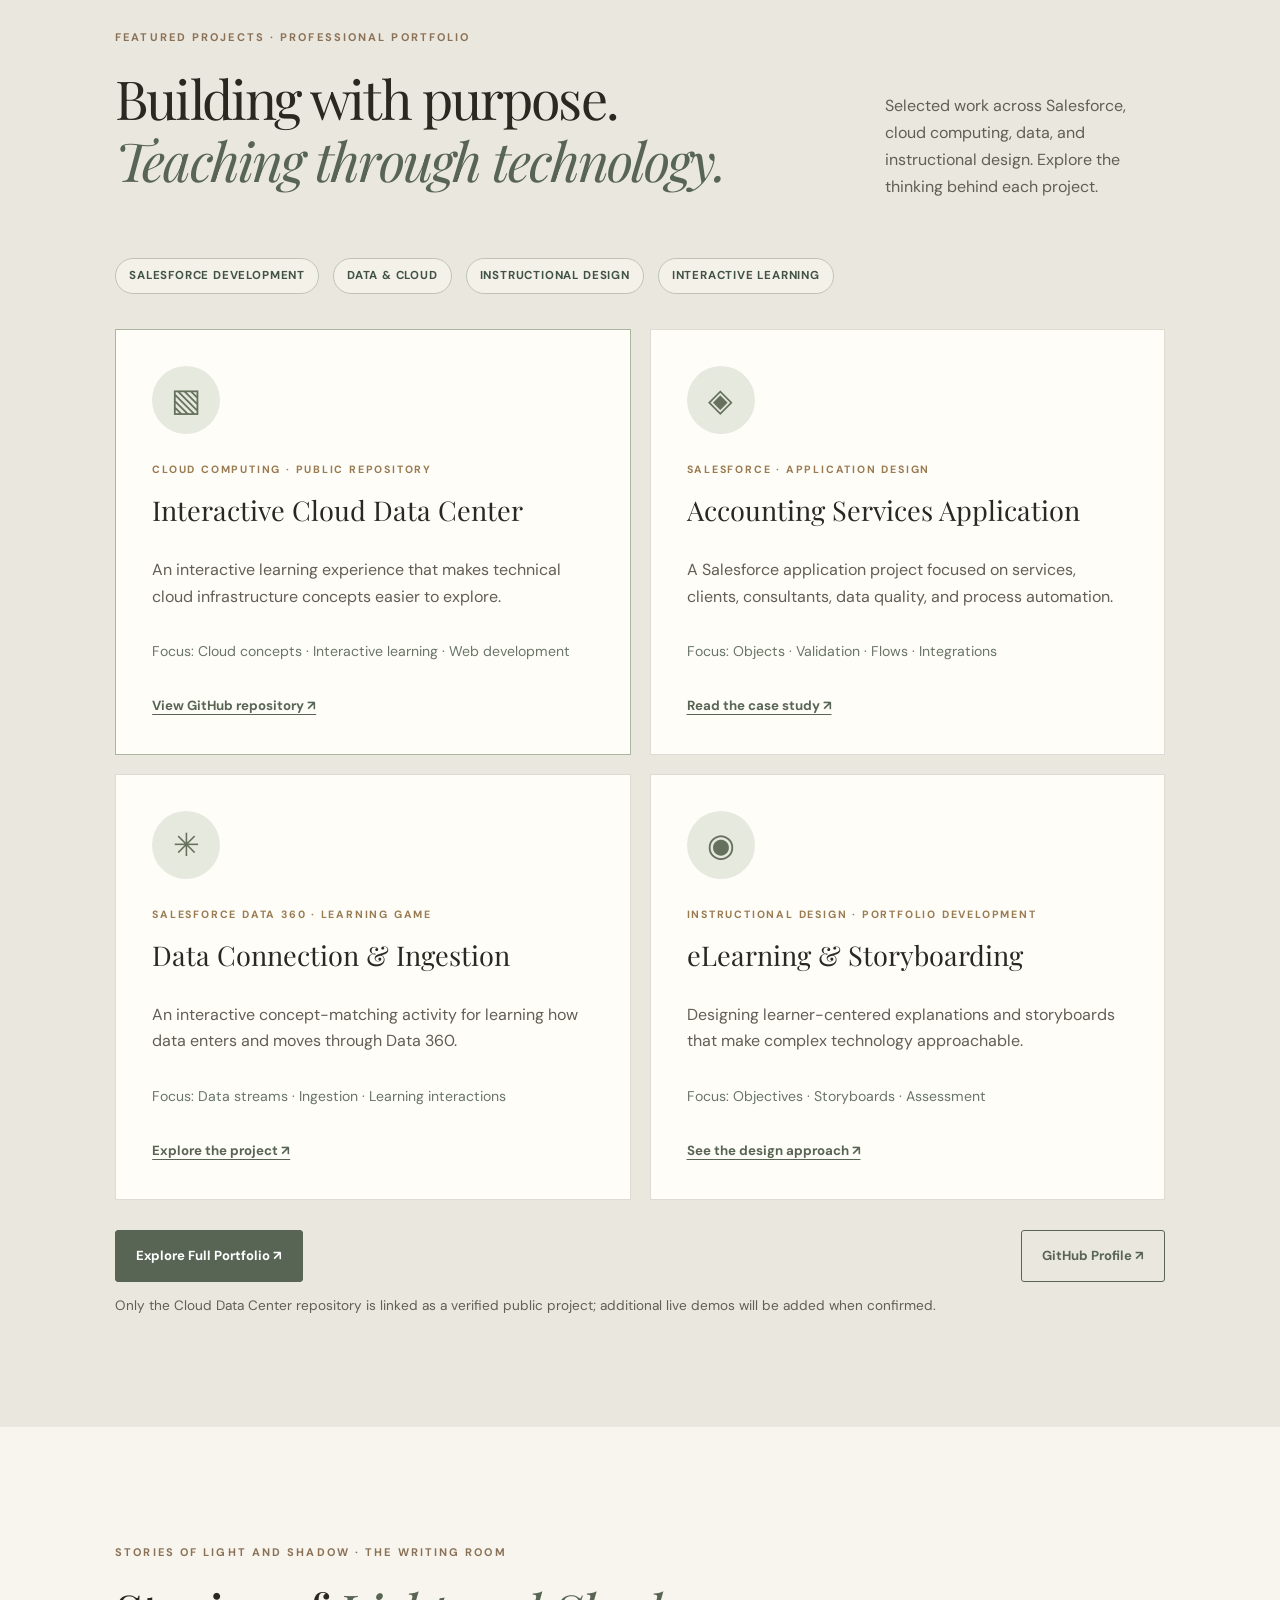
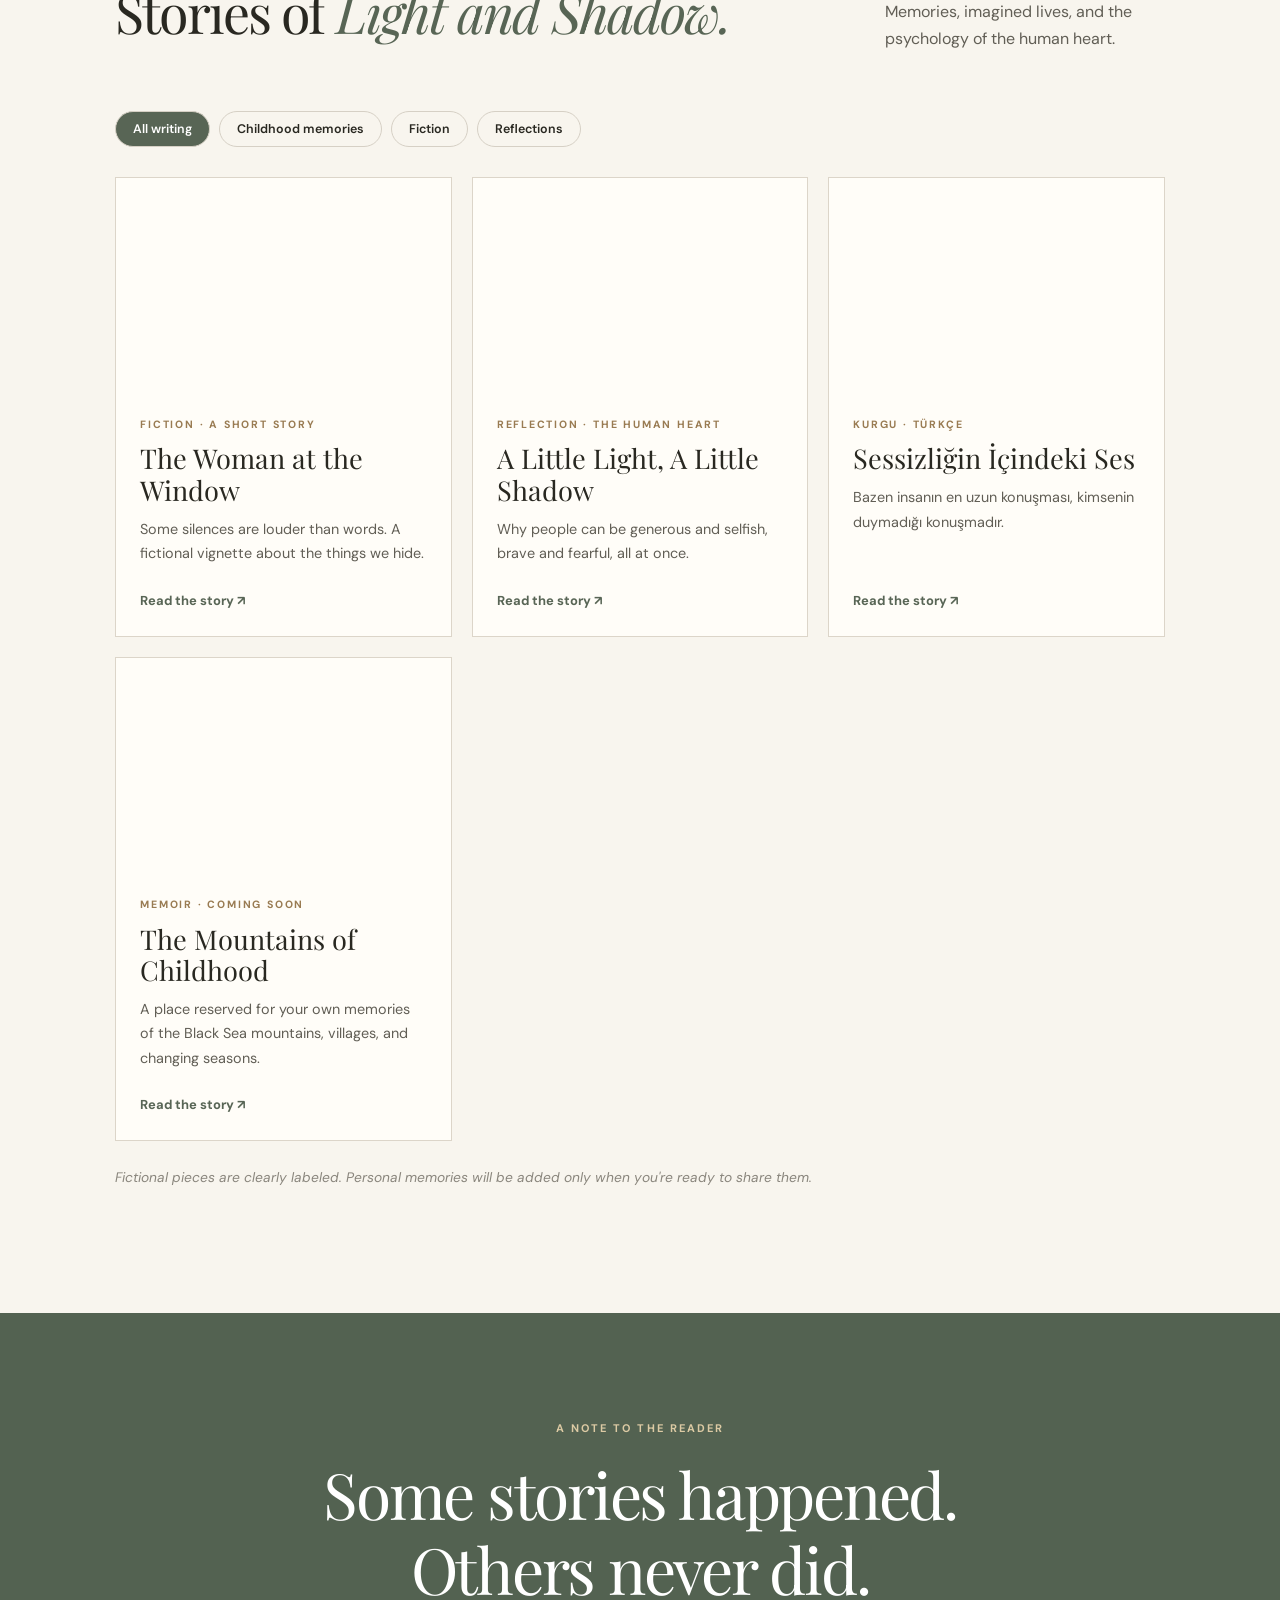
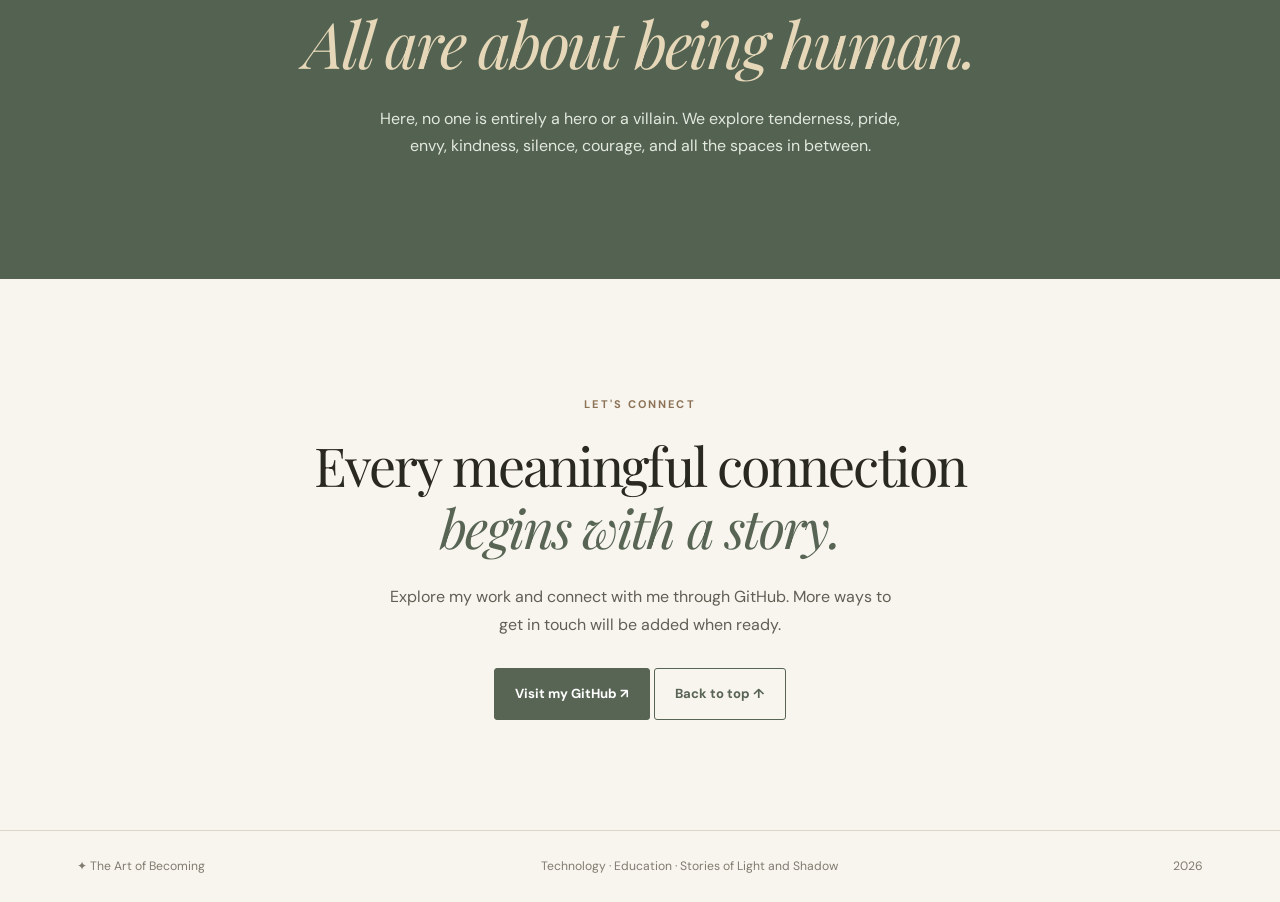
==== commit a1292a5a: "Add files via upload" ====
--- a/index.html
+++ b/index.html
@@ -1,5 +1,5 @@
 <!doctype html>
-<html lang="en"><head><meta charset="utf-8"><meta name="viewport" content="width=device-width,initial-scale=1"><meta name="description" content="A personal space for technology, learning design, and stories exploring the light and shadow of being human."><title>The Art of Becoming | Altun Keskin</title><link rel="stylesheet" href="style.css"></head>
+<html lang="en"><head><meta charset="utf-8"><meta name="viewport" content="width=device-width,initial-scale=1"><meta name="description" content="A personal space for technology, learning design, and stories exploring the light and shadow of being human."><title>The Art of Becoming | Altun Keskin</title><link rel="stylesheet" href="style.css?v=5"></head>
 <body><header class="topbar"><a class="logo" href="#home"><span class="spark">✦</span> The Art <em>of</em> Becoming</a><button class="menu-toggle" aria-label="Toggle menu" aria-expanded="false">☰</button><nav class="nav" aria-label="Main navigation"><a href="#home">Home</a><a href="#about">About</a><a href="portfolio.html">Portfolio</a><a href="#stories">Stories</a><a href="#contact">Contact</a></nav></header>
 <main><section id="home" class="hero"><div class="hero-content"><span class="eyebrow">ALTUN KESKIN · TECHNOLOGY, EDUCATION & WRITING</span><h1>The Art of<br><i>Becoming.</i></h1><p class="lead">Learning. Creating. Evolving.</p><p>A space for lifelong learning, thoughtful design, and the complex beauty of being human.</p><div class="actions"><a class="btn primary" href="#stories">Explore the Stories <span>↗</span></a><a class="btn secondary" href="#work">View My Work <span>↗</span></a></div></div><div class="hero-art"><div class="sun"></div><div class="landscape l1"></div><div class="landscape l2"></div><div class="landscape l3"></div><div class="art-caption">Between what we show<br>and what we carry within.</div></div></section>
 <section class="intro-quote"><p>“Every person carries a little light and a little shadow.”</p><span>— AN INVITATION TO LOOK CLOSER</span></section>
@@ -18,4 +18,4 @@
 <section id="stories" class="section stories-section"><div class="section-heading"><div><span class="eyebrow">STORIES OF LIGHT AND SHADOW · THE WRITING ROOM</span><h2>Stories of <i>Light and Shadow.</i></h2></div><p>Memories, imagined lives, and the psychology of the human heart.</p></div><div class="story-filters" aria-label="Filter stories"><button class="filter active" data-filter="all">All writing</button><button class="filter" data-filter="memory">Childhood memories</button><button class="filter" data-filter="fiction">Fiction</button><button class="filter" data-filter="reflection">Reflections</button></div><div class="story-grid" id="story-list"></div><p class="writing-note">Fictional pieces are clearly labeled. Personal memories will be added only when you're ready to share them.</p></section>
 <section class="manifesto"><span class="eyebrow">A NOTE TO THE READER</span><h2>Some stories happened.<br>Others never did.<br><i>All are about being human.</i></h2><p>Here, no one is entirely a hero or a villain. We explore tenderness, pride, envy, kindness, silence, courage, and all the spaces in between.</p></section>
 <section id="contact" class="section contact-section"><span class="eyebrow">LET'S CONNECT</span><h2>Every meaningful connection<br><i>begins with a story.</i></h2><p>Explore my work and connect with me through GitHub. More ways to get in touch will be added when ready.</p><a href="https://github.com/Orlando-Houston" class="btn primary" target="_blank" rel="noopener noreferrer">Visit my GitHub ↗</a> <a href="#home" class="btn secondary">Back to top ↑</a></section></main><footer><span>✦ The Art of Becoming</span><span>Technology · Education · Stories of Light and Shadow</span><span id="year"></span></footer>
-<dialog id="story-dialog"><button class="close-dialog" aria-label="Close story">×</button><div class="dialog-body"></div></dialog><script src="script.js"></script></body></html>
+<dialog id="story-dialog"><button class="close-dialog" aria-label="Close story">×</button><div class="dialog-body"></div></dialog><script src="script.js?v=5"></script></body></html>
--- a/style.css
+++ b/style.css
@@ -25,3 +25,24 @@
 .case-study ul{line-height:1.9;color:#435046;padding-left:22px}
 .case-note{background:#f0efe8;padding:16px 20px;border-left:3px solid #73836e;border-radius:3px;font-size:13px}
 @media(max-width:700px){.work-section .cards{grid-template-columns:1fr}.case-hero{padding:70px 25px 45px}}
+
+/* v5 accessibility, spacing and layout */
+html{scroll-padding-top:90px}
+.portfolio-focus{gap:12px 14px;margin:16px 0 35px}
+.portfolio-focus span{display:inline-flex;align-items:center;line-height:1.4;white-space:normal;font-size:.72rem;letter-spacing:.07em;padding:9px 13px;background:#f4f1e9}
+.work-section .work-card{padding:36px}
+.work-section .work-card h3{line-height:1.25}
+.work-section .work-card p{font-size:1rem;line-height:1.65}
+.work-section .tool-line{font-size:.88rem!important}
+.work-section .tag{line-height:1.6}
+.case-hero{padding:105px clamp(28px,8vw,140px) 76px!important}
+.case-hero h1{max-width:1030px}
+.case-hero p{font-size:1.06rem}
+.case-wrap{max-width:1140px;margin:0 auto;padding:64px clamp(28px,5vw,75px) 110px}
+.case-nav{gap:12px;margin:0 0 45px}
+.case-nav a{font-size:.9rem;padding:11px 17px}
+.case-study{padding:52px 0}
+.case-study p,.case-study li{font-size:1.04rem}
+.case-study h2{line-height:1.18}
+@media(min-width:1000px){.work-section .cards{grid-template-columns:repeat(2,minmax(0,1fr))}}
+@media(max-width:700px){.case-hero{padding:70px 25px 45px!important}.case-wrap{padding:35px 23px 70px}}
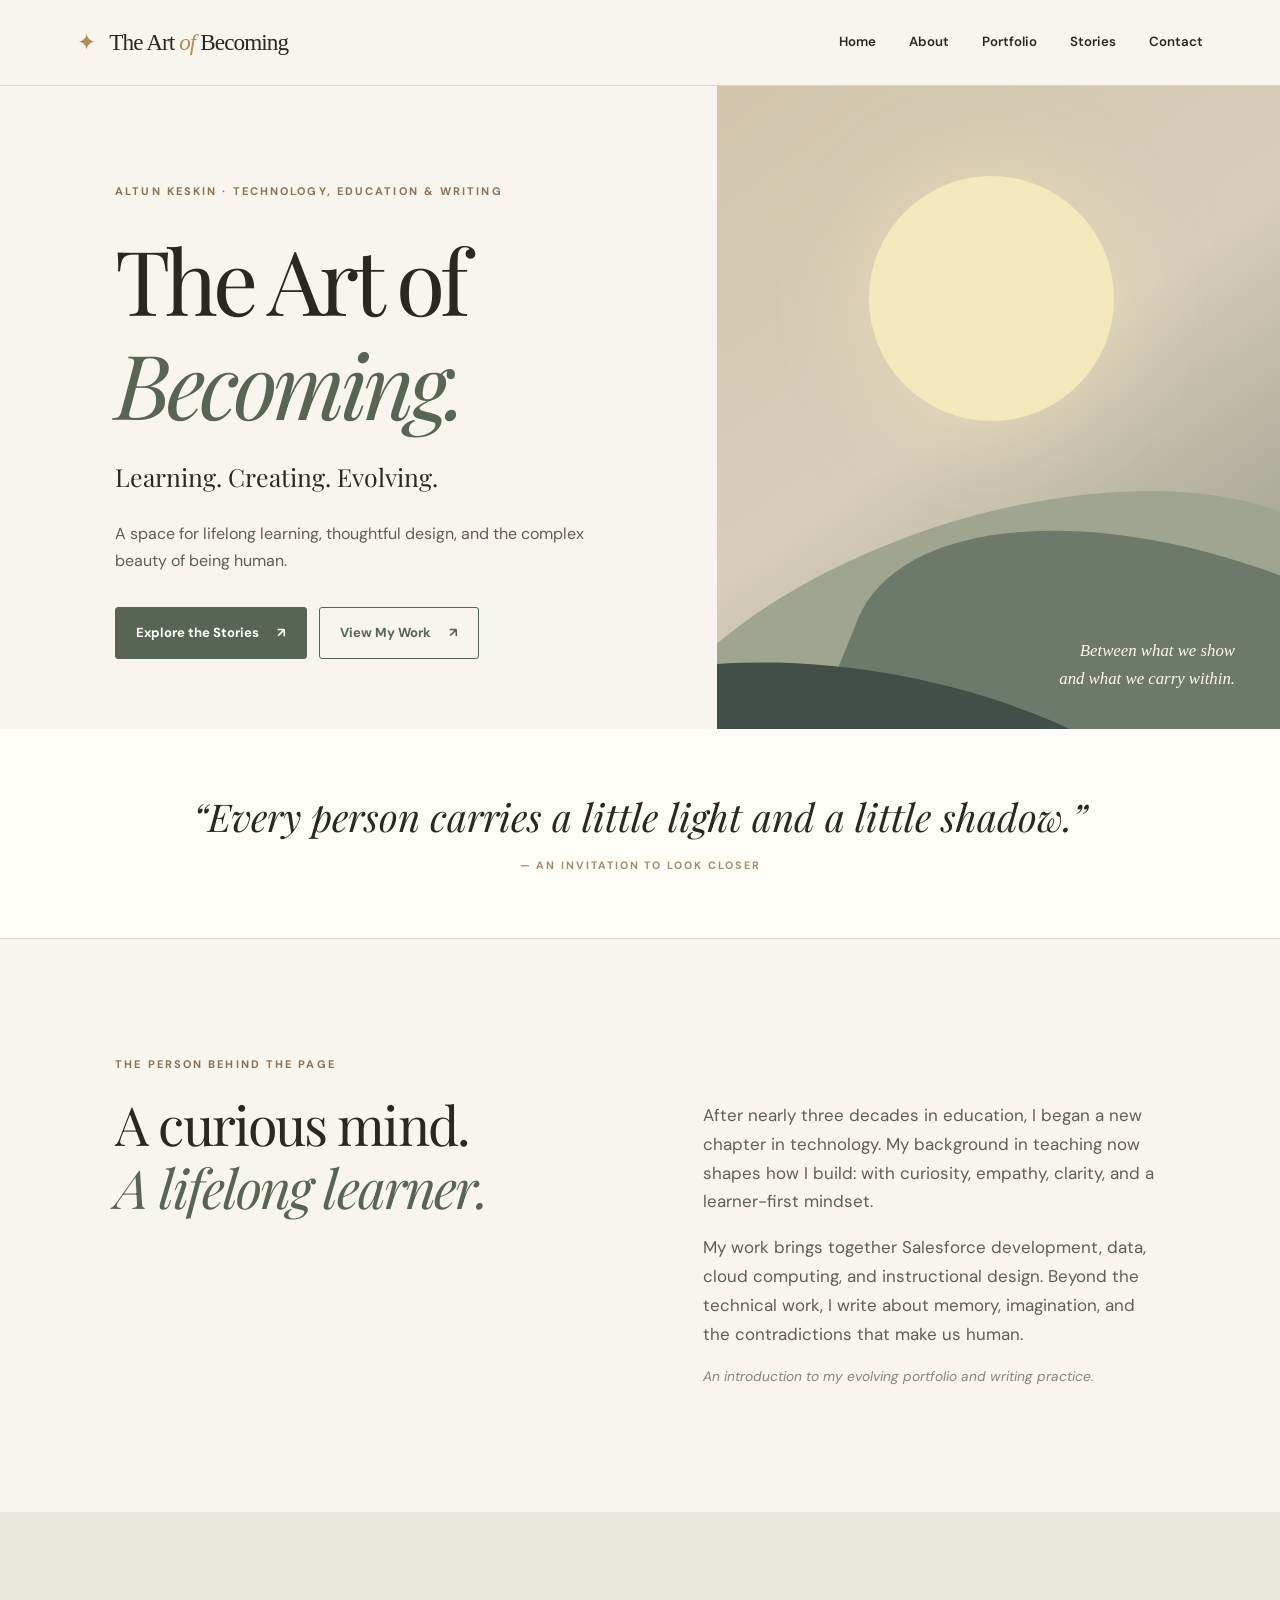
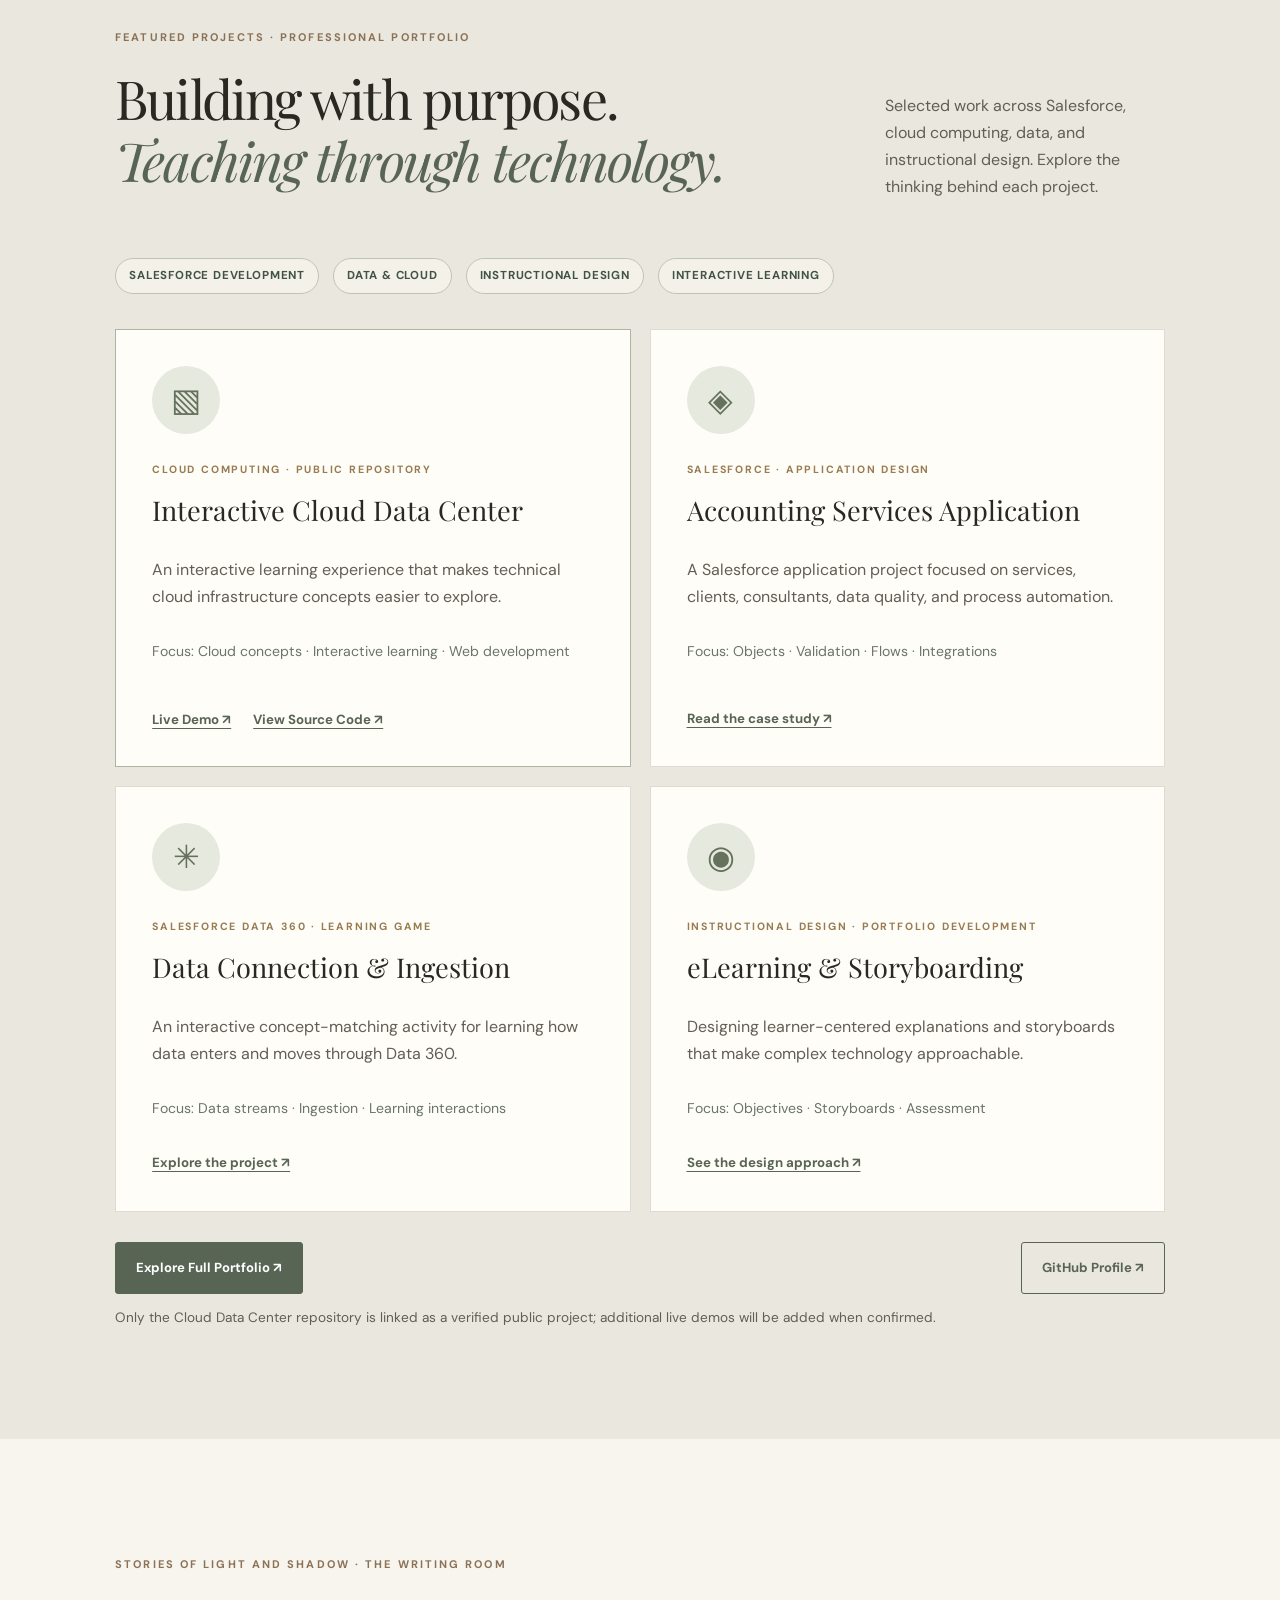
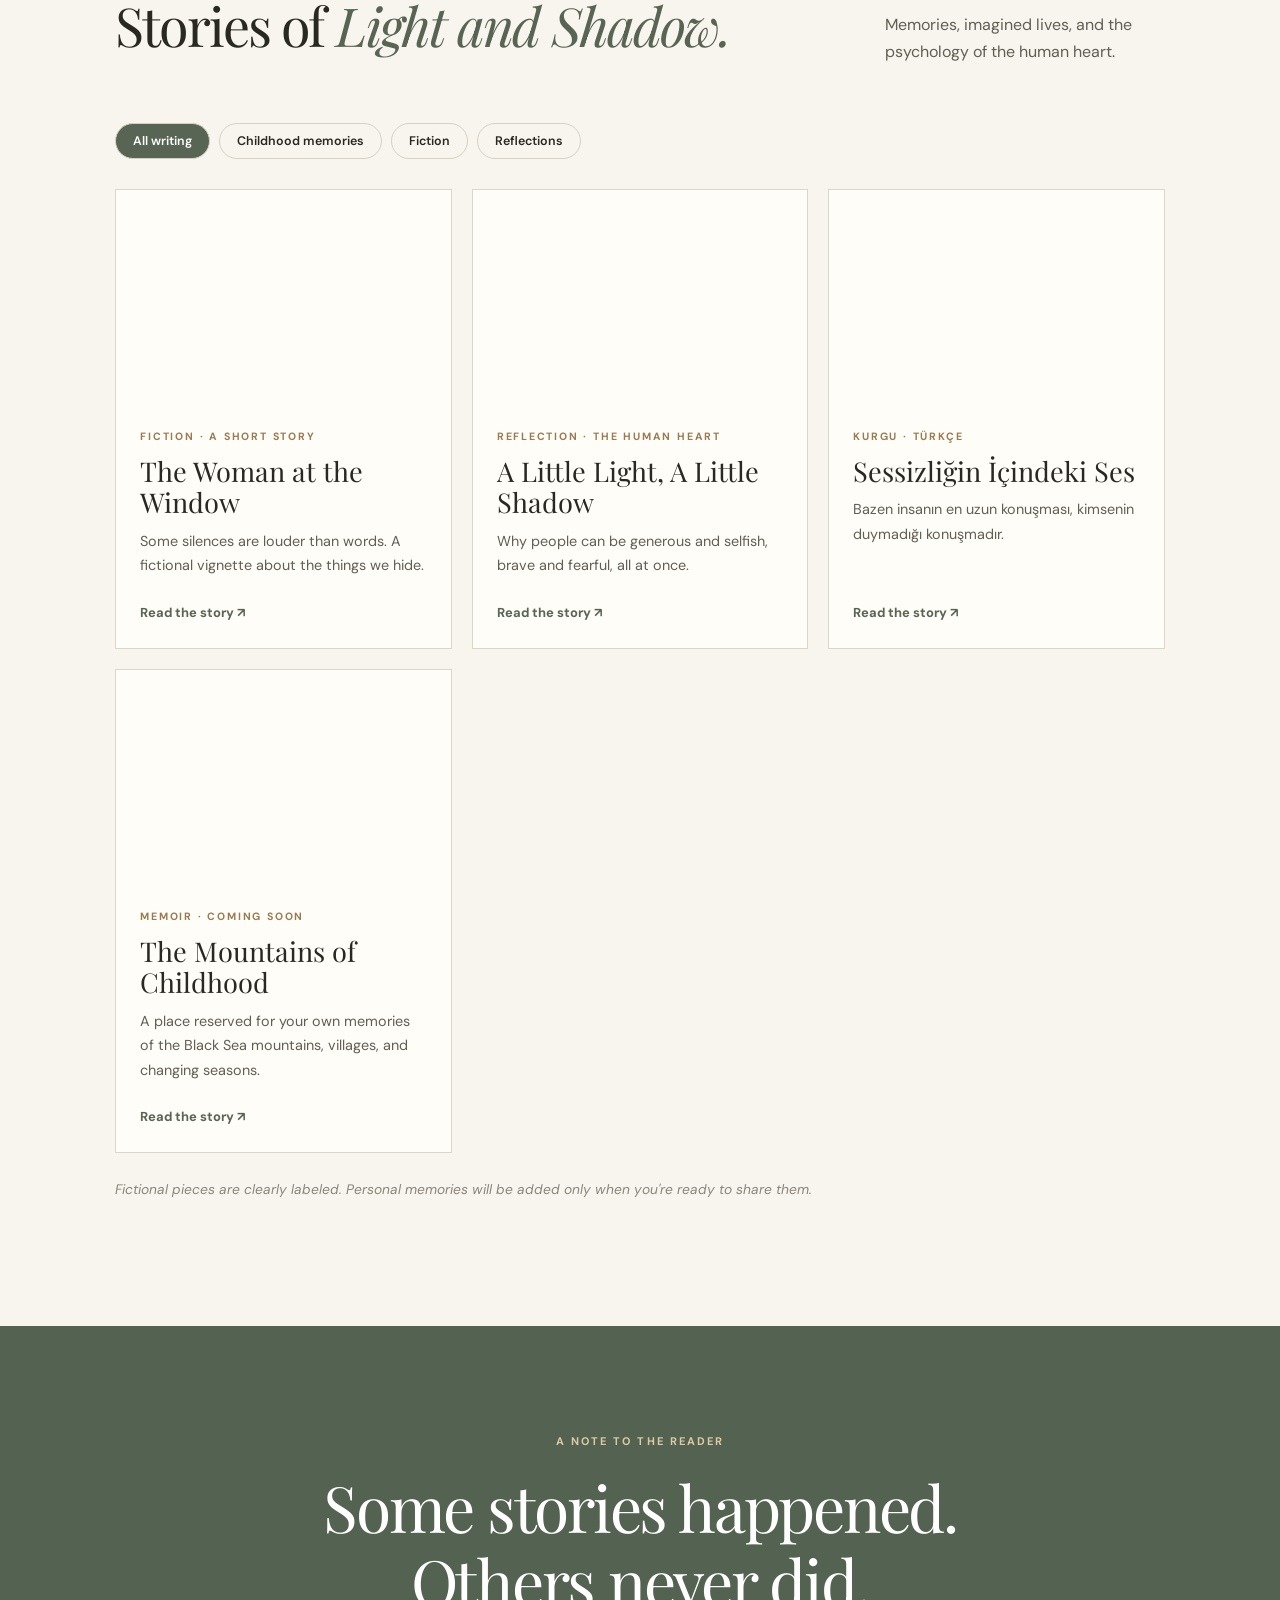
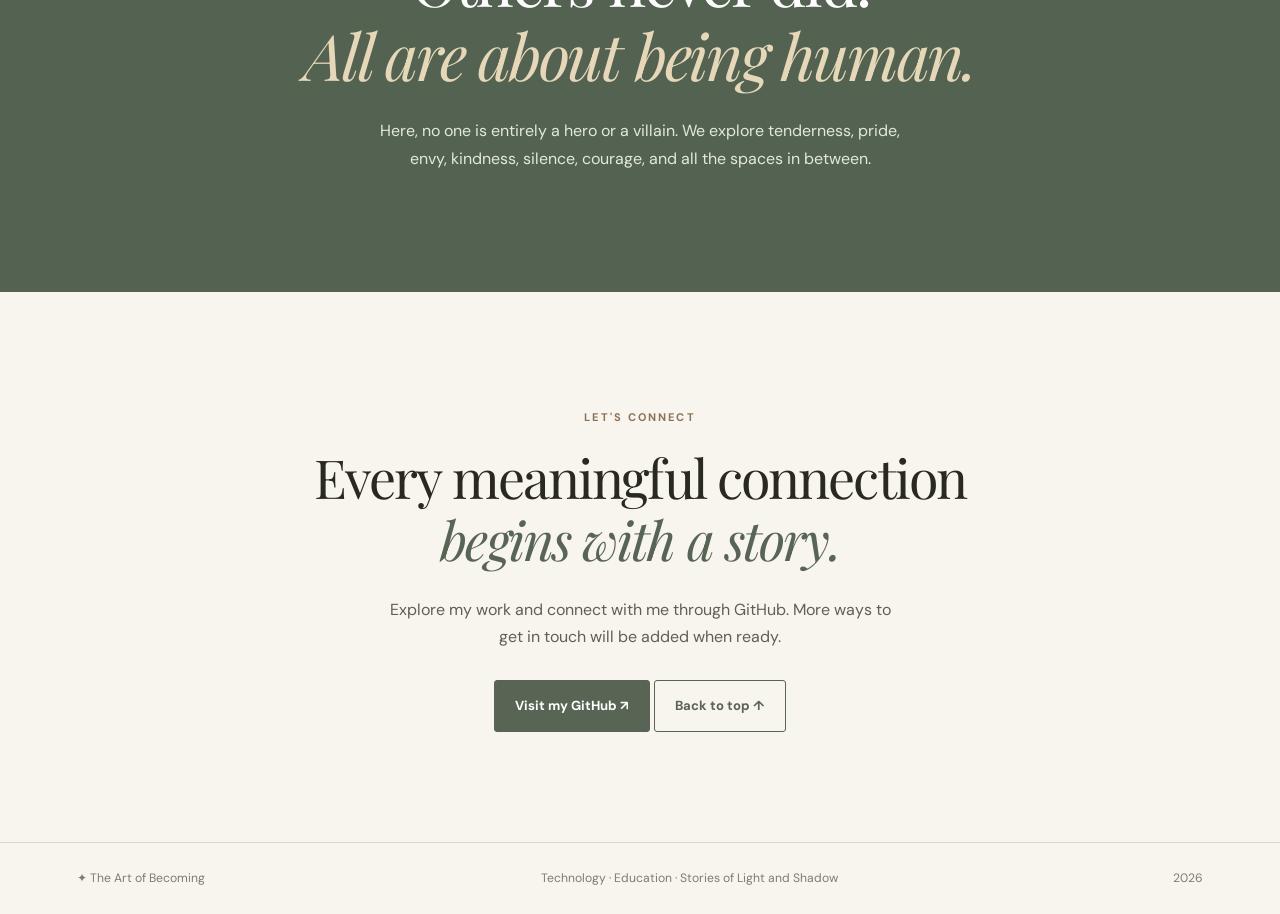
==== commit 2aa4c0bc: "Add files via upload" ====
--- a/index.html
+++ b/index.html
@@ -1,5 +1,5 @@
 <!doctype html>
-<html lang="en"><head><meta charset="utf-8"><meta name="viewport" content="width=device-width,initial-scale=1"><meta name="description" content="A personal space for technology, learning design, and stories exploring the light and shadow of being human."><title>The Art of Becoming | Altun Keskin</title><link rel="stylesheet" href="style.css?v=5"></head>
+<html lang="en"><head><meta charset="utf-8"><meta name="viewport" content="width=device-width,initial-scale=1"><meta name="description" content="A personal space for technology, learning design, and stories exploring the light and shadow of being human."><title>The Art of Becoming | Altun Keskin</title><link rel="stylesheet" href="style.css?v=6"></head>
 <body><header class="topbar"><a class="logo" href="#home"><span class="spark">✦</span> The Art <em>of</em> Becoming</a><button class="menu-toggle" aria-label="Toggle menu" aria-expanded="false">☰</button><nav class="nav" aria-label="Main navigation"><a href="#home">Home</a><a href="#about">About</a><a href="portfolio.html">Portfolio</a><a href="#stories">Stories</a><a href="#contact">Contact</a></nav></header>
 <main><section id="home" class="hero"><div class="hero-content"><span class="eyebrow">ALTUN KESKIN · TECHNOLOGY, EDUCATION & WRITING</span><h1>The Art of<br><i>Becoming.</i></h1><p class="lead">Learning. Creating. Evolving.</p><p>A space for lifelong learning, thoughtful design, and the complex beauty of being human.</p><div class="actions"><a class="btn primary" href="#stories">Explore the Stories <span>↗</span></a><a class="btn secondary" href="#work">View My Work <span>↗</span></a></div></div><div class="hero-art"><div class="sun"></div><div class="landscape l1"></div><div class="landscape l2"></div><div class="landscape l3"></div><div class="art-caption">Between what we show<br>and what we carry within.</div></div></section>
 <section class="intro-quote"><p>“Every person carries a little light and a little shadow.”</p><span>— AN INVITATION TO LOOK CLOSER</span></section>
@@ -8,7 +8,7 @@
 <div class="section-heading"><div><span class="eyebrow">FEATURED PROJECTS · PROFESSIONAL PORTFOLIO</span><h2>Building with purpose.<br><i>Teaching through technology.</i></h2></div><p>Selected work across Salesforce, cloud computing, data, and instructional design. Explore the thinking behind each project.</p></div>
 <div class="portfolio-focus"><span>SALESFORCE DEVELOPMENT</span><span>DATA & CLOUD</span><span>INSTRUCTIONAL DESIGN</span><span>INTERACTIVE LEARNING</span></div>
 <div class="cards">
-<article class="work-card featured-work"><div class="work-icon">▧</div><span class="tag">CLOUD COMPUTING · PUBLIC REPOSITORY</span><h3>Interactive Cloud Data Center</h3><p>An interactive learning experience that makes technical cloud infrastructure concepts easier to explore.</p><p class="tool-line">Focus: Cloud concepts · Interactive learning · Web development</p><a class="project-link" href="https://github.com/Orlando-Houston/cloud-data-center-interactive" target="_blank" rel="noopener noreferrer">View GitHub repository ↗</a></article>
+<article class="work-card featured-work"><div class="work-icon">▧</div><span class="tag">CLOUD COMPUTING · PUBLIC REPOSITORY</span><h3>Interactive Cloud Data Center</h3><p>An interactive learning experience that makes technical cloud infrastructure concepts easier to explore.</p><p class="tool-line">Focus: Cloud concepts · Interactive learning · Web development</p><div class="demo-links"><a class="project-link" href="https://orlando-houston.github.io/cloud-data-center-interactive/" target="_blank" rel="noopener noreferrer">Live Demo ↗</a><a class="project-link" href="https://github.com/Orlando-Houston/cloud-data-center-interactive" target="_blank" rel="noopener noreferrer">View Source Code ↗</a></div></article>
 <article class="work-card"><div class="work-icon">◈</div><span class="tag">SALESFORCE · APPLICATION DESIGN</span><h3>Accounting Services Application</h3><p>A Salesforce application project focused on services, clients, consultants, data quality, and process automation.</p><p class="tool-line">Focus: Objects · Validation · Flows · Integrations</p><a class="project-link" href="portfolio.html#accounting-services">Read the case study ↗</a></article>
 <article class="work-card"><div class="work-icon">✳</div><span class="tag">SALESFORCE DATA 360 · LEARNING GAME</span><h3>Data Connection & Ingestion</h3><p>An interactive concept-matching activity for learning how data enters and moves through Data 360.</p><p class="tool-line">Focus: Data streams · Ingestion · Learning interactions</p><a class="project-link" href="portfolio.html#data-360">Explore the project ↗</a></article>
 <article class="work-card"><div class="work-icon">◉</div><span class="tag">INSTRUCTIONAL DESIGN · PORTFOLIO DEVELOPMENT</span><h3>eLearning & Storyboarding</h3><p>Designing learner-centered explanations and storyboards that make complex technology approachable.</p><p class="tool-line">Focus: Objectives · Storyboards · Assessment</p><a class="project-link" href="portfolio.html#instructional-design">See the design approach ↗</a></article>
--- a/style.css
+++ b/style.css
@@ -46,3 +46,7 @@
 .case-study h2{line-height:1.18}
 @media(min-width:1000px){.work-section .cards{grid-template-columns:repeat(2,minmax(0,1fr))}}
 @media(max-width:700px){.case-hero{padding:70px 25px 45px!important}.case-wrap{padding:35px 23px 70px}}
+
+/* v6 project demo actions */
+.demo-links{display:flex;gap:12px 22px;align-items:center;flex-wrap:wrap;margin-top:15px}
+.demo-links .project-link{display:inline-block;line-height:1.5}
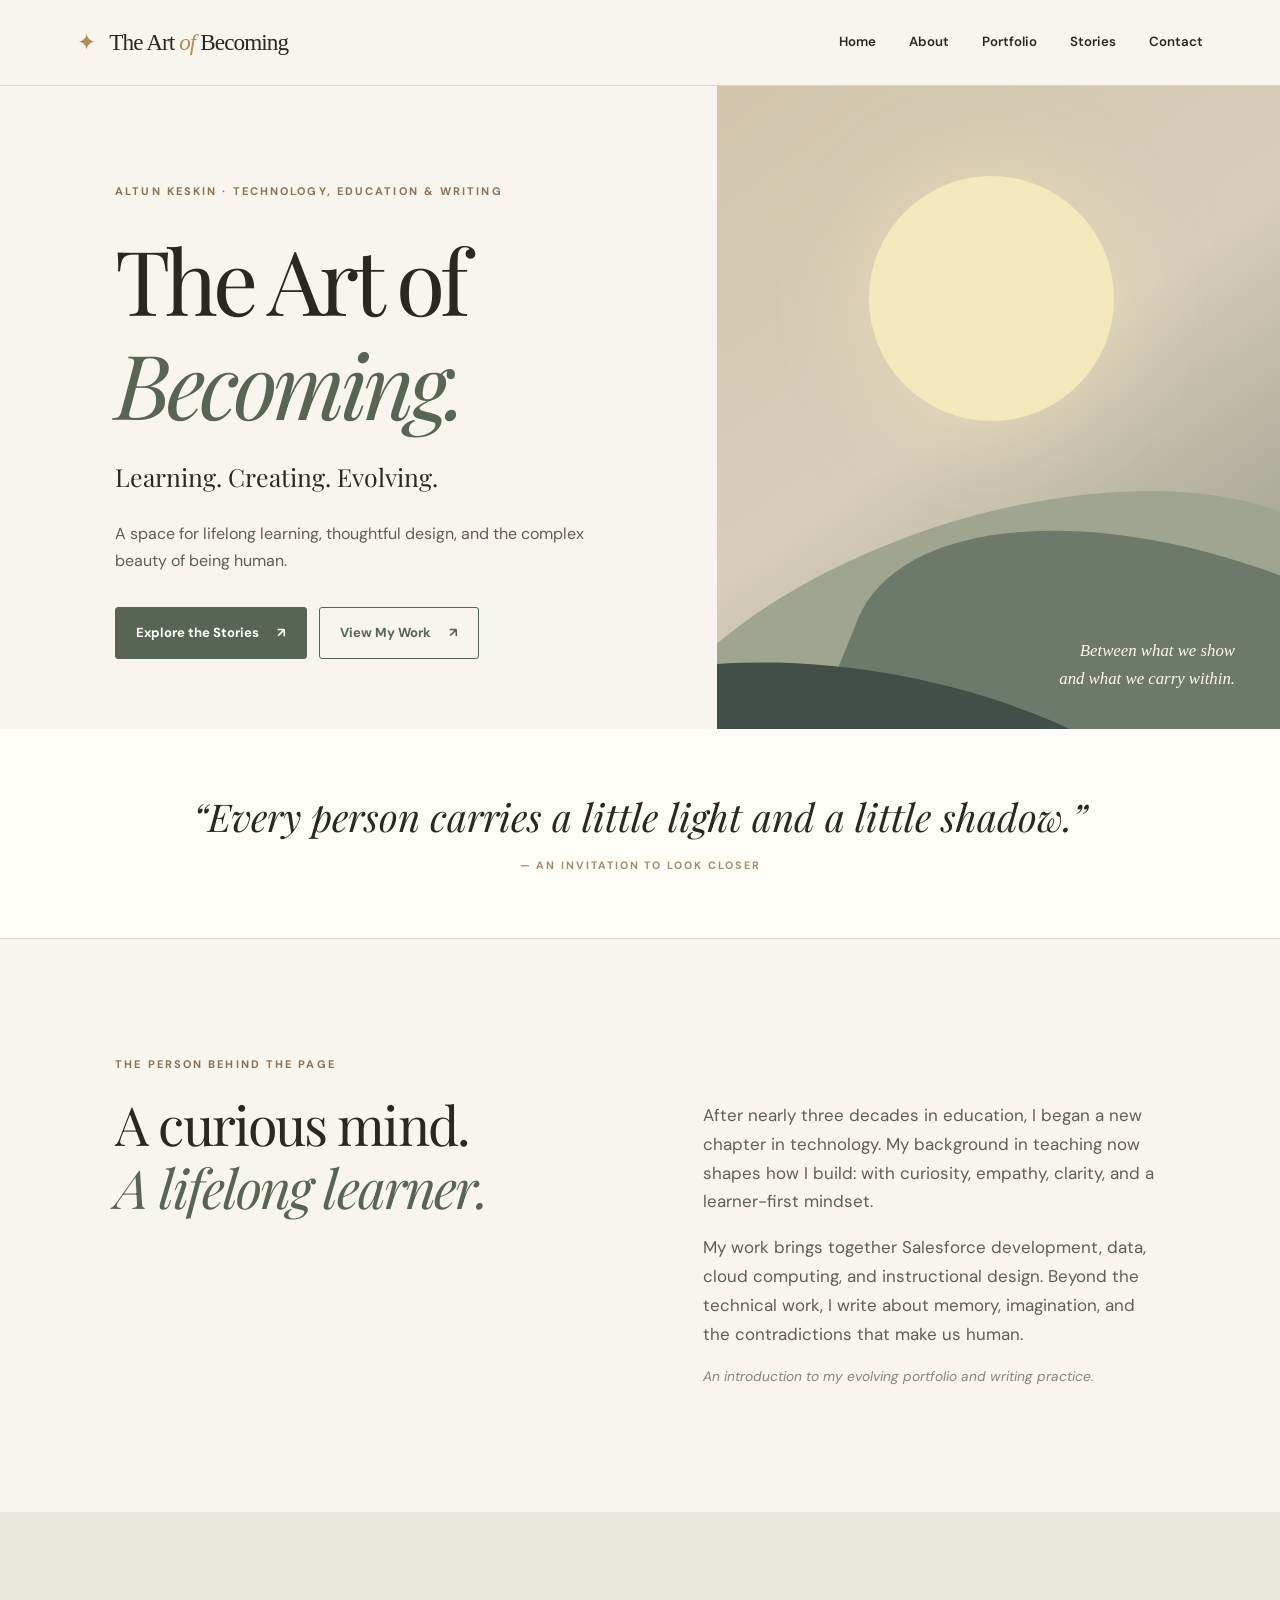
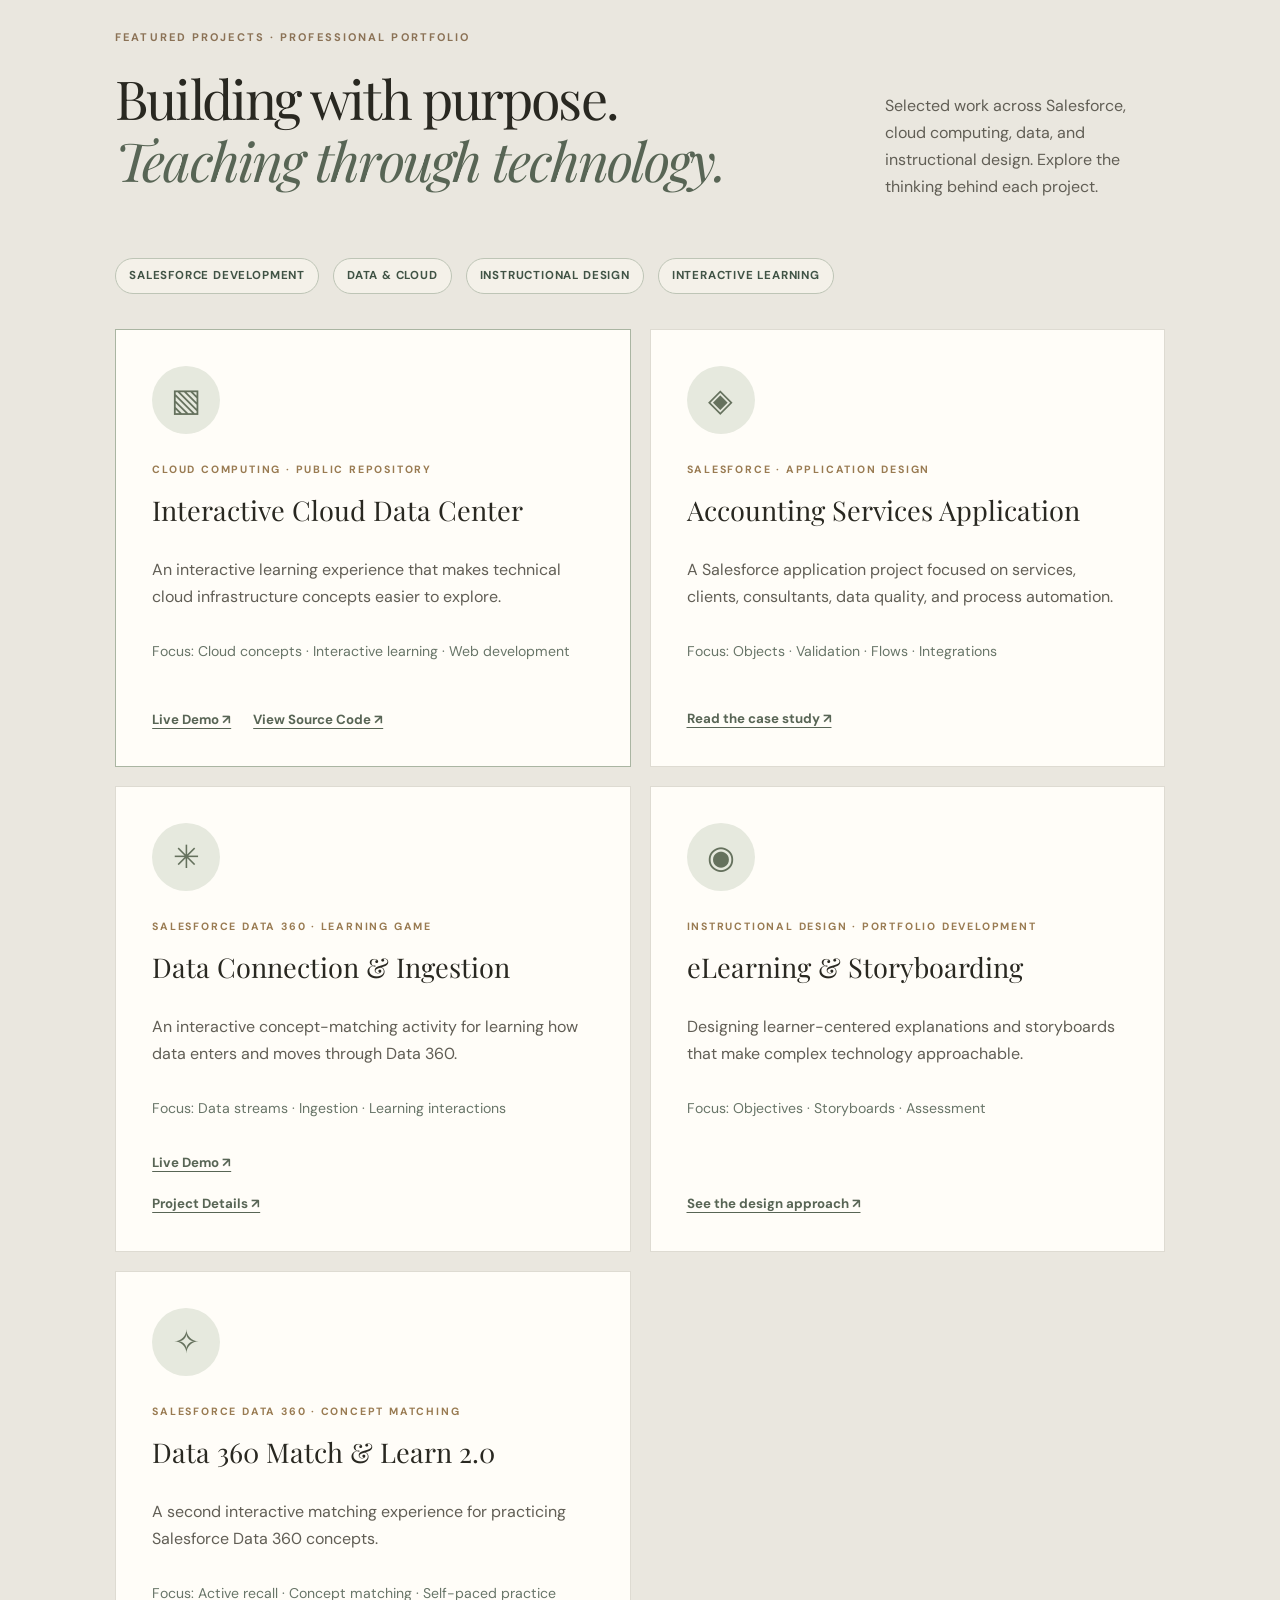
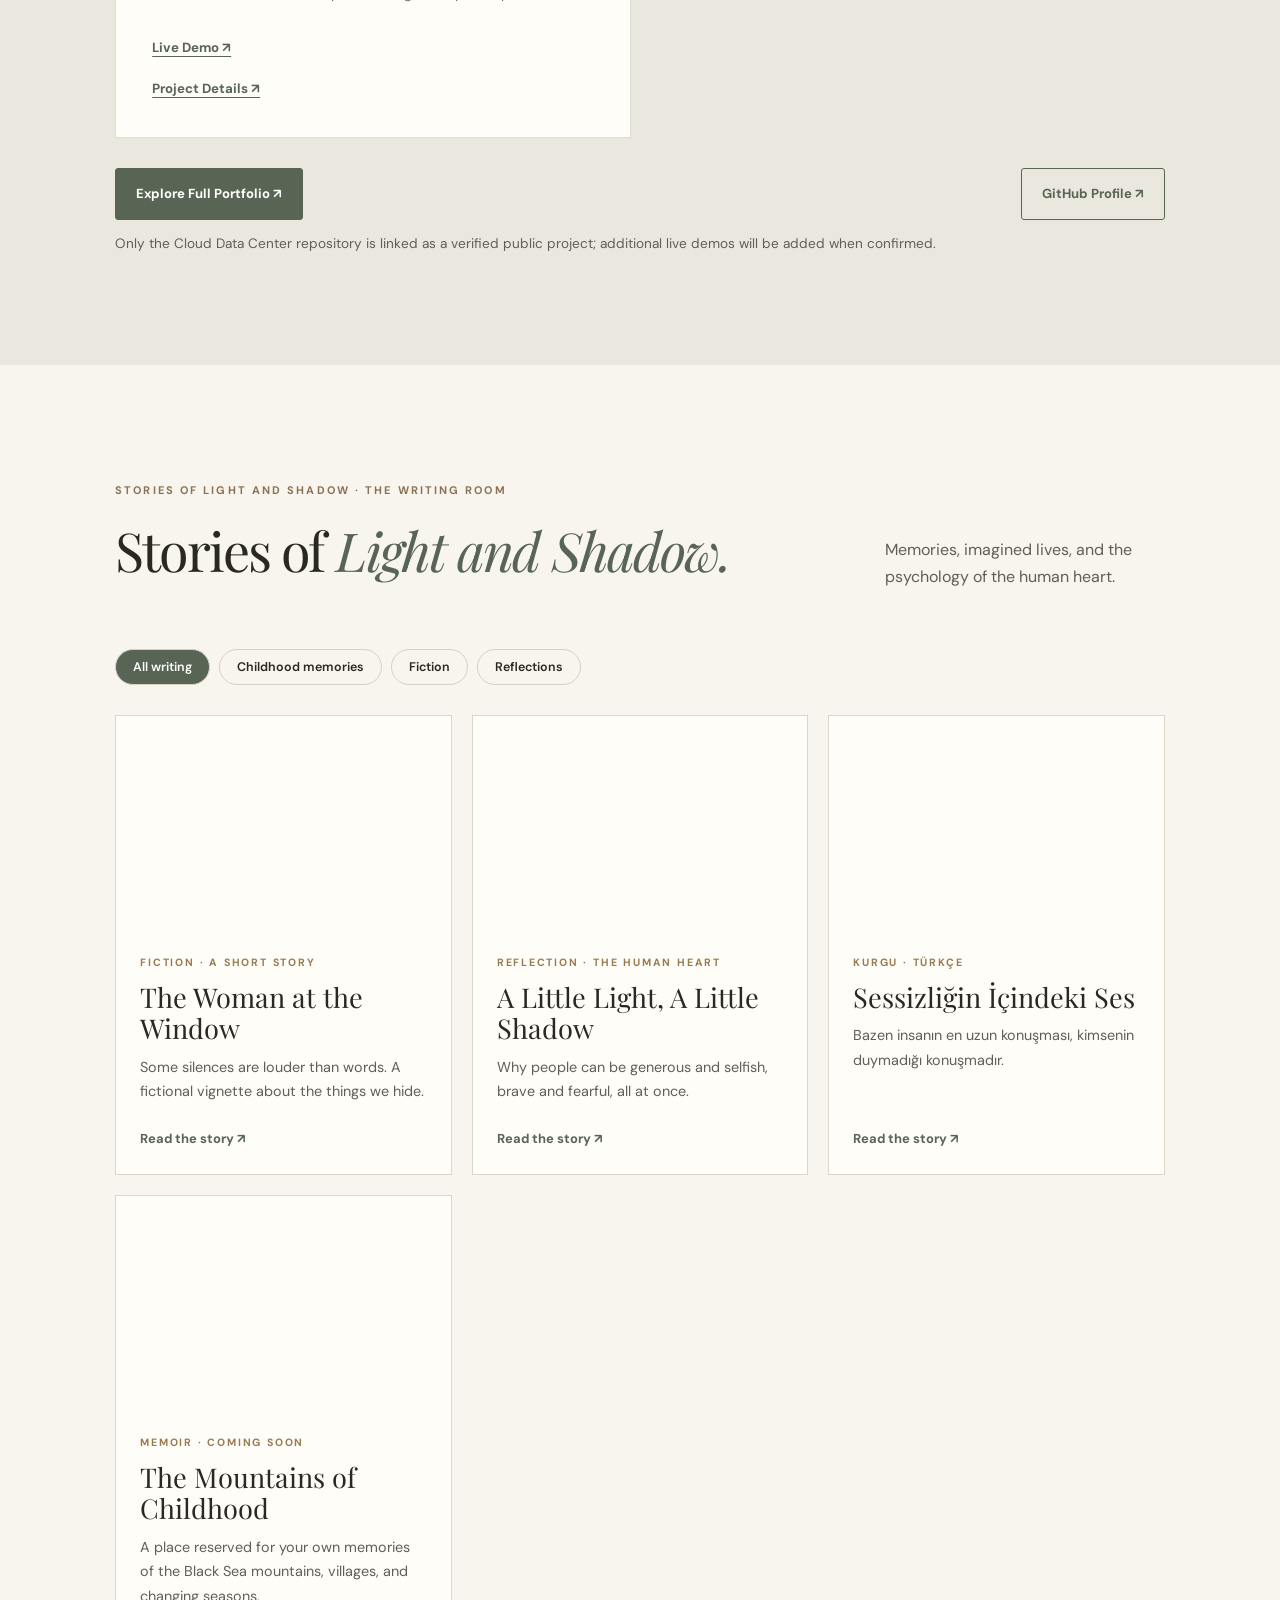
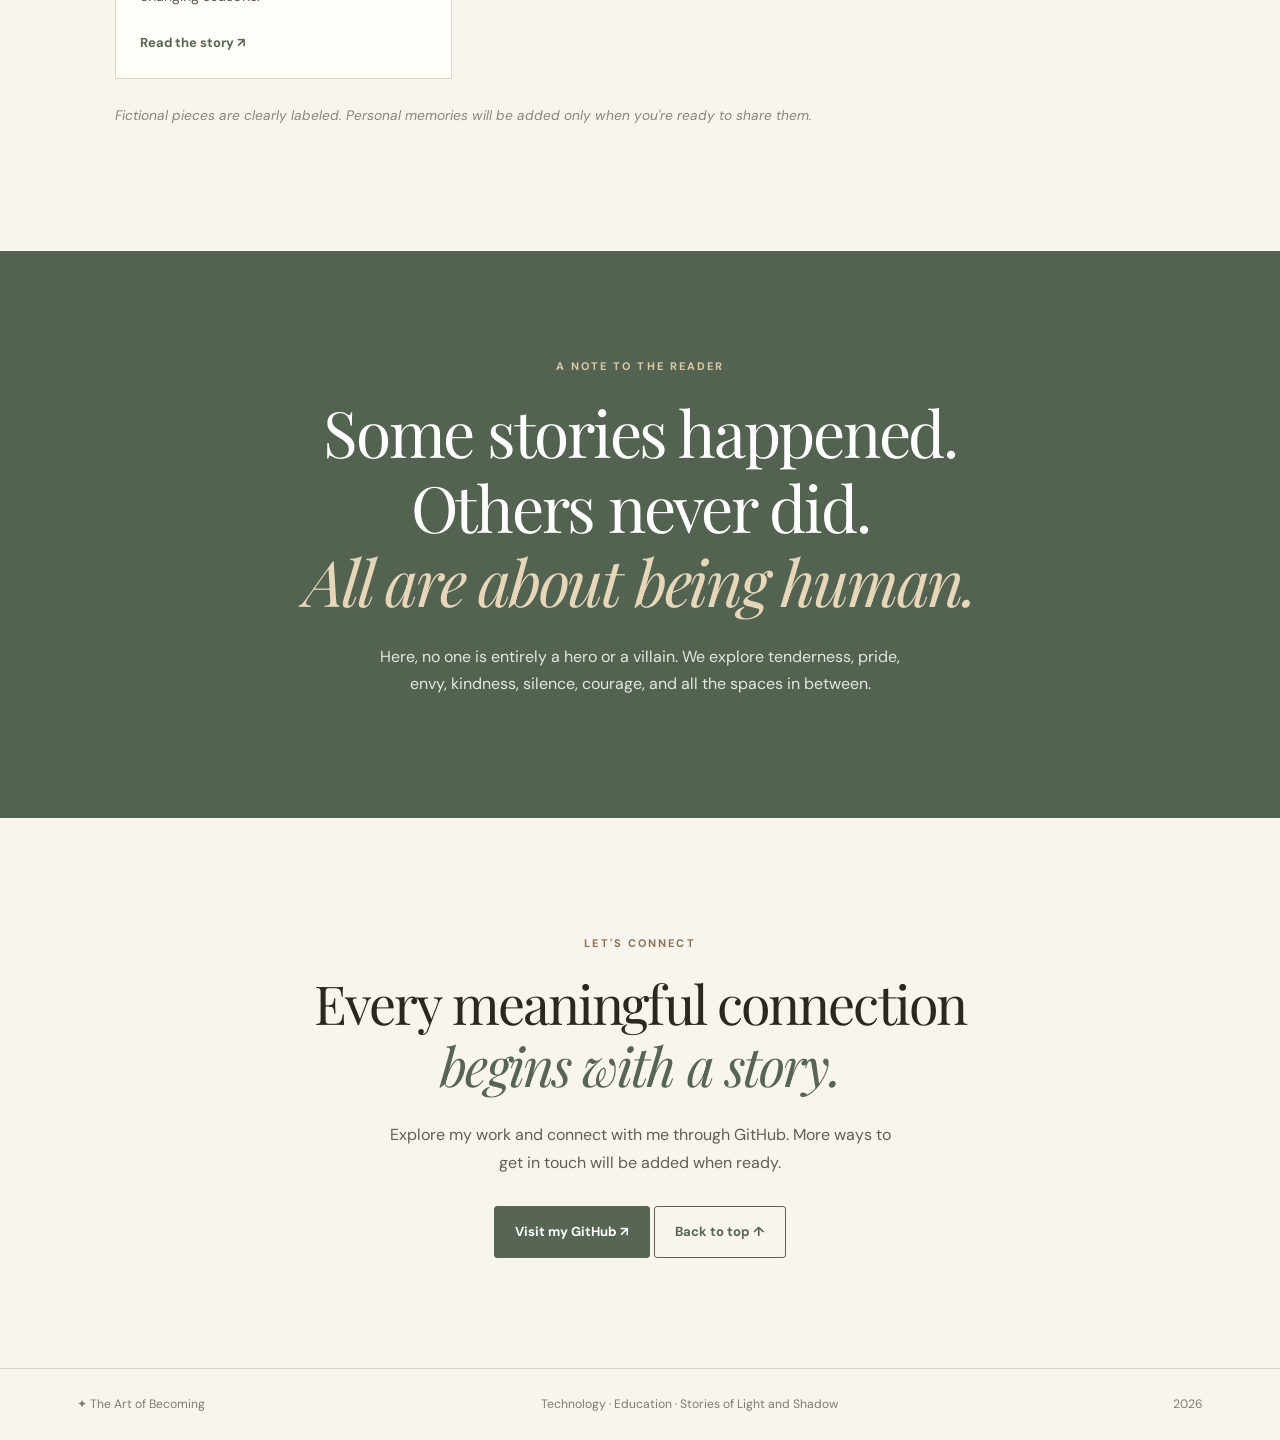
==== commit fb48a8b0: "Add files via upload" ====
--- a/index.html
+++ b/index.html
@@ -10,8 +10,9 @@
 <div class="cards">
 <article class="work-card featured-work"><div class="work-icon">▧</div><span class="tag">CLOUD COMPUTING · PUBLIC REPOSITORY</span><h3>Interactive Cloud Data Center</h3><p>An interactive learning experience that makes technical cloud infrastructure concepts easier to explore.</p><p class="tool-line">Focus: Cloud concepts · Interactive learning · Web development</p><div class="demo-links"><a class="project-link" href="https://orlando-houston.github.io/cloud-data-center-interactive/" target="_blank" rel="noopener noreferrer">Live Demo ↗</a><a class="project-link" href="https://github.com/Orlando-Houston/cloud-data-center-interactive" target="_blank" rel="noopener noreferrer">View Source Code ↗</a></div></article>
 <article class="work-card"><div class="work-icon">◈</div><span class="tag">SALESFORCE · APPLICATION DESIGN</span><h3>Accounting Services Application</h3><p>A Salesforce application project focused on services, clients, consultants, data quality, and process automation.</p><p class="tool-line">Focus: Objects · Validation · Flows · Integrations</p><a class="project-link" href="portfolio.html#accounting-services">Read the case study ↗</a></article>
-<article class="work-card"><div class="work-icon">✳</div><span class="tag">SALESFORCE DATA 360 · LEARNING GAME</span><h3>Data Connection & Ingestion</h3><p>An interactive concept-matching activity for learning how data enters and moves through Data 360.</p><p class="tool-line">Focus: Data streams · Ingestion · Learning interactions</p><a class="project-link" href="portfolio.html#data-360">Explore the project ↗</a></article>
+<article class="work-card"><div class="work-icon">✳</div><span class="tag">SALESFORCE DATA 360 · LEARNING GAME</span><h3>Data Connection & Ingestion</h3><p>An interactive concept-matching activity for learning how data enters and moves through Data 360.</p><p class="tool-line">Focus: Data streams · Ingestion · Learning interactions</p><a class="project-link" href="https://orlando-houston.github.io/data-cloud-mission/" target="_blank" rel="noopener noreferrer">Live Demo ↗</a> <a class="project-link" href="portfolio.html#data-360">Project Details ↗</a></article>
 <article class="work-card"><div class="work-icon">◉</div><span class="tag">INSTRUCTIONAL DESIGN · PORTFOLIO DEVELOPMENT</span><h3>eLearning & Storyboarding</h3><p>Designing learner-centered explanations and storyboards that make complex technology approachable.</p><p class="tool-line">Focus: Objectives · Storyboards · Assessment</p><a class="project-link" href="portfolio.html#instructional-design">See the design approach ↗</a></article>
+<article class="work-card"><div class="work-icon">✧</div><span class="tag">SALESFORCE DATA 360 · CONCEPT MATCHING</span><h3>Data 360 Match & Learn 2.0</h3><p>A second interactive matching experience for practicing Salesforce Data 360 concepts.</p><p class="tool-line">Focus: Active recall · Concept matching · Self-paced practice</p><a class="project-link" href="https://orlando-houston.github.io/data360-learning-lab/" target="_blank" rel="noopener noreferrer">Live Demo ↗</a> <a class="project-link" href="portfolio.html#data360-match">Project Details ↗</a></article>
 </div>
 <div class="portfolio-footer"><a href="portfolio.html" class="btn primary">Explore Full Portfolio ↗</a><a href="https://github.com/Orlando-Houston" target="_blank" rel="noopener noreferrer" class="btn secondary">GitHub Profile ↗</a><p>Only the Cloud Data Center repository is linked as a verified public project; additional live demos will be added when confirmed.</p></div>
 </section>
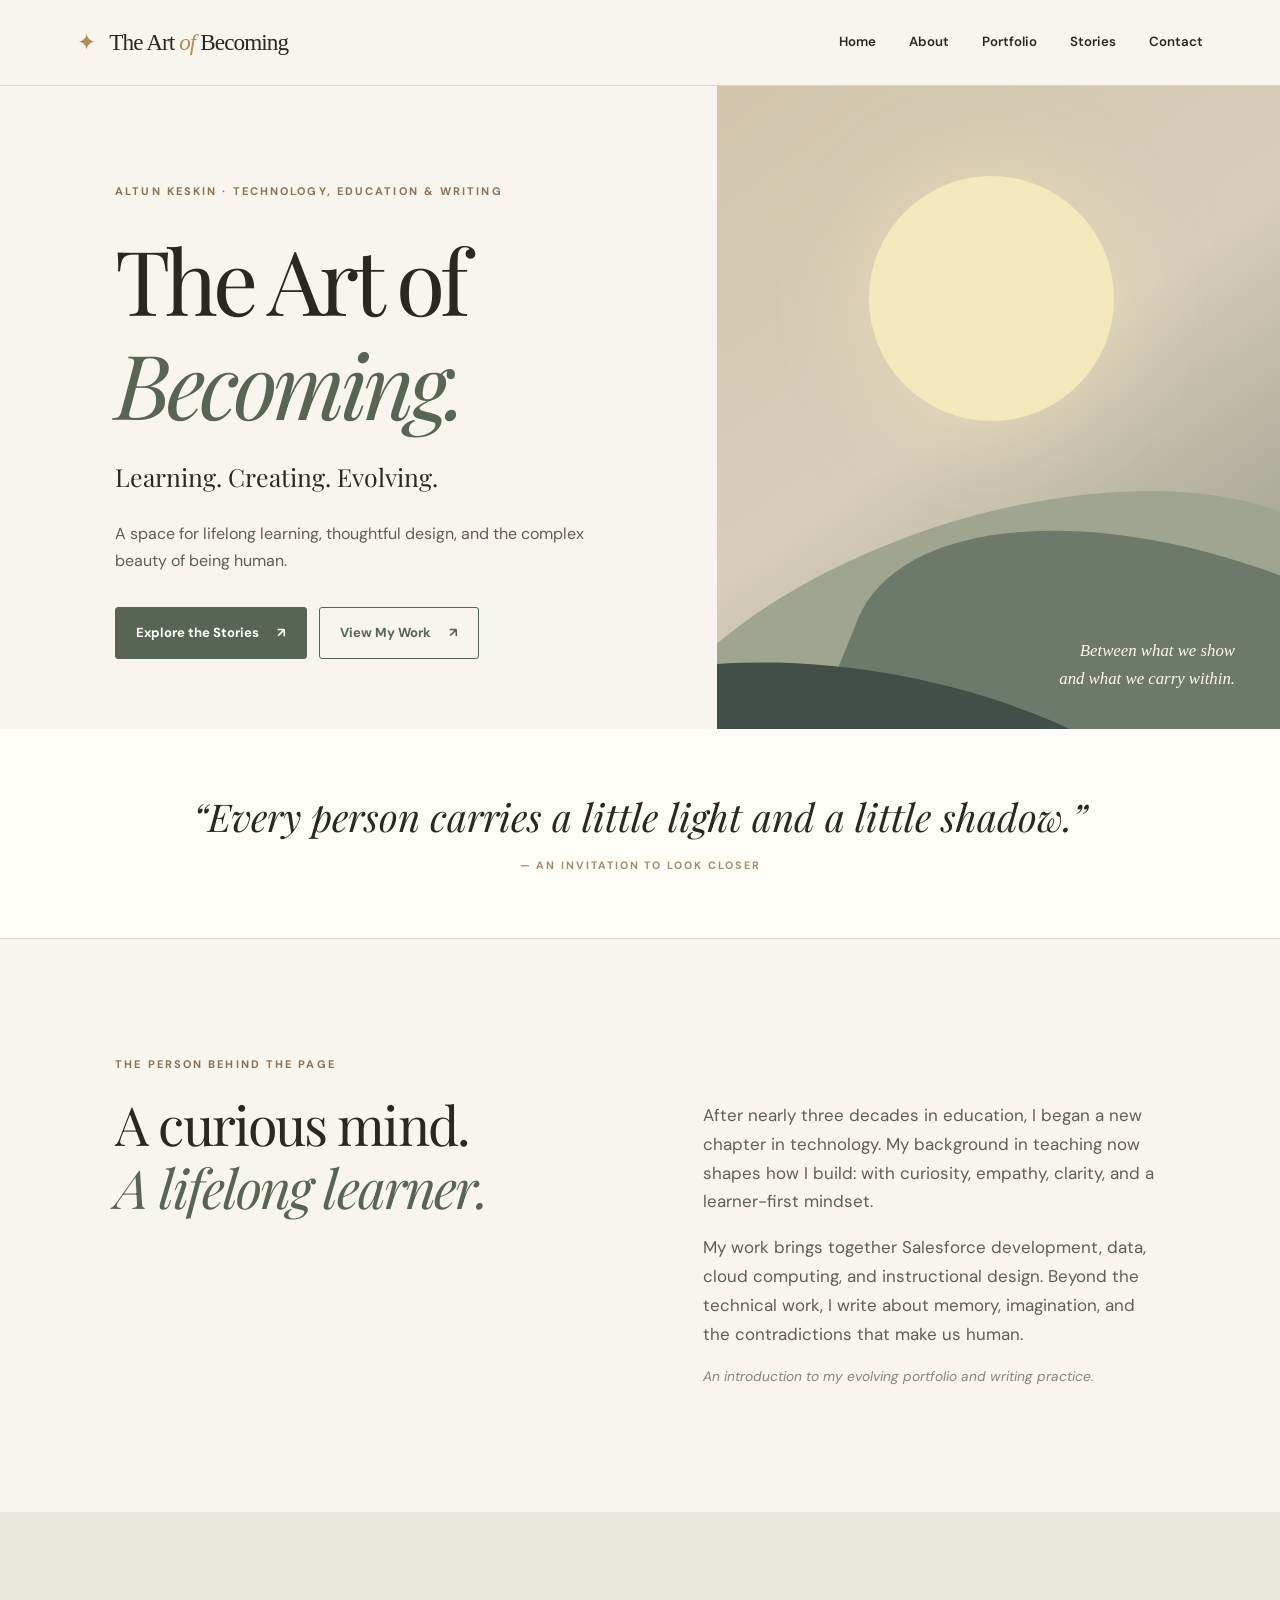
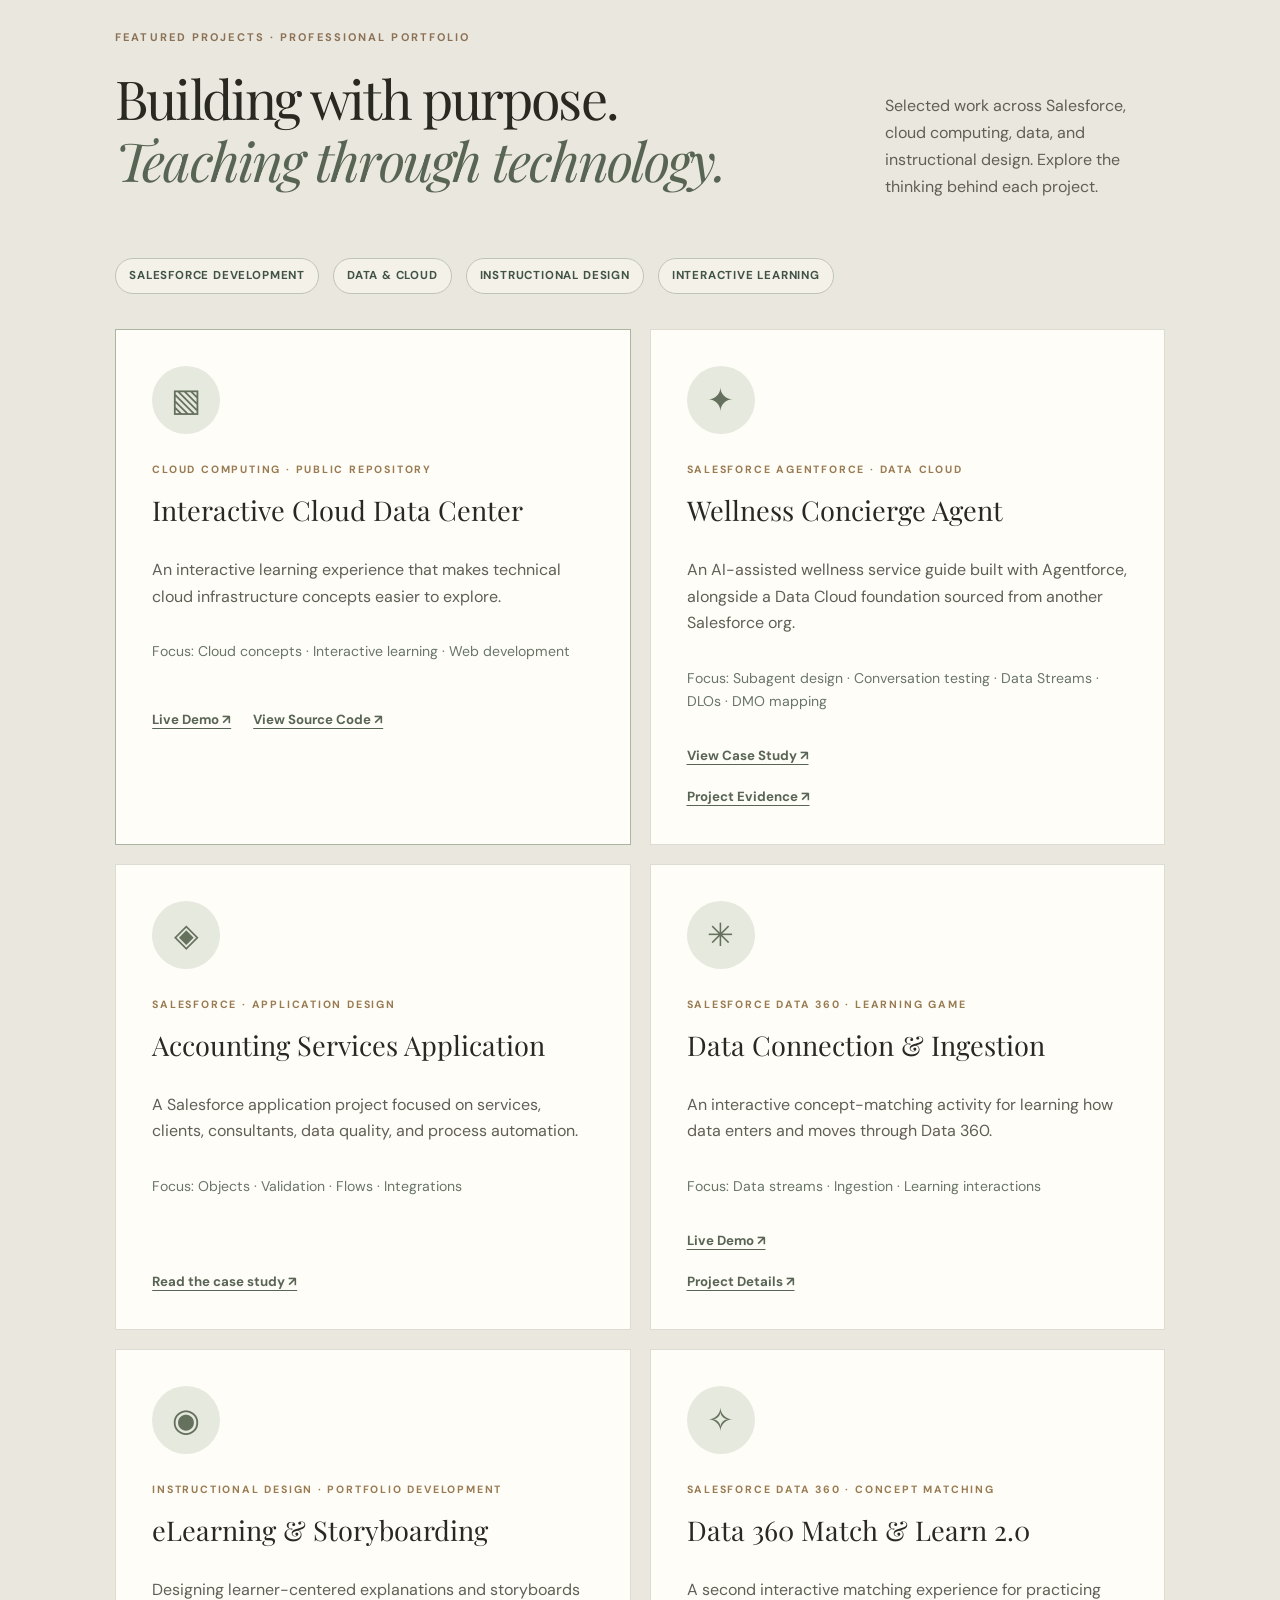
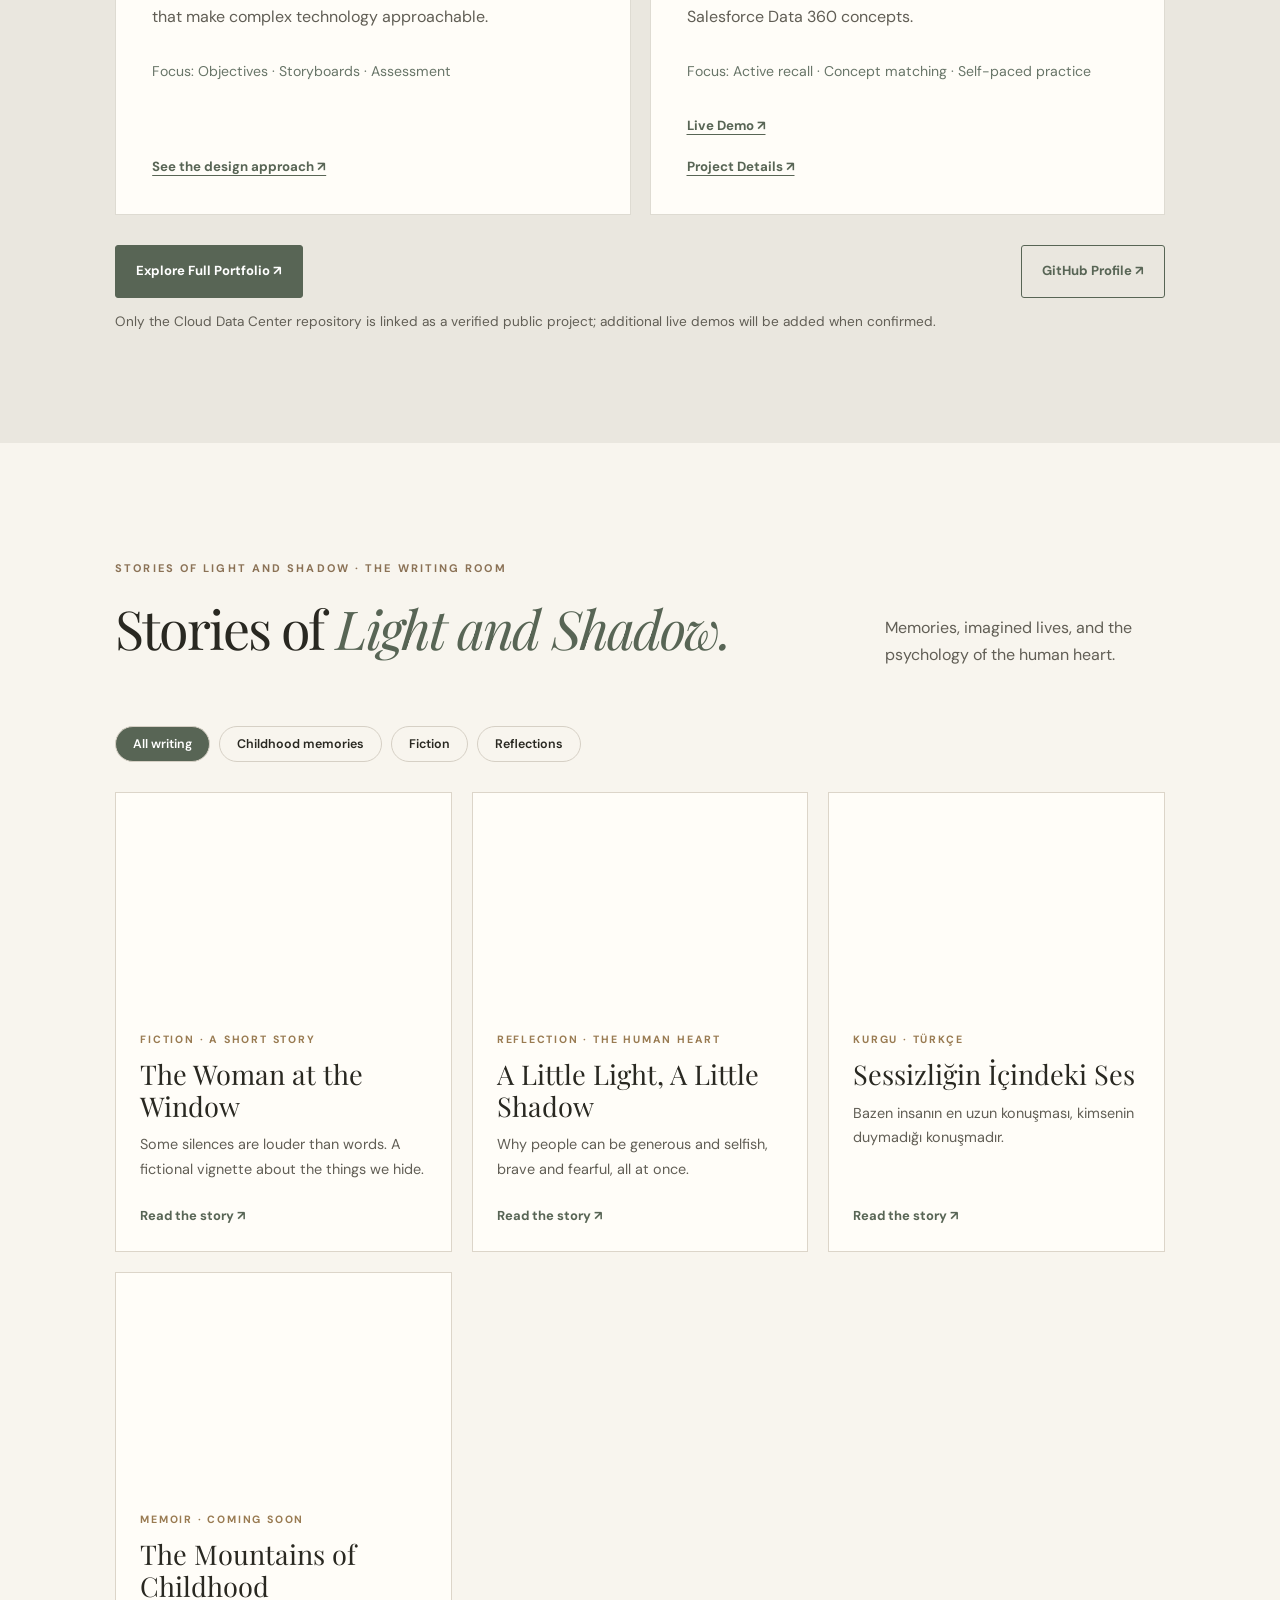
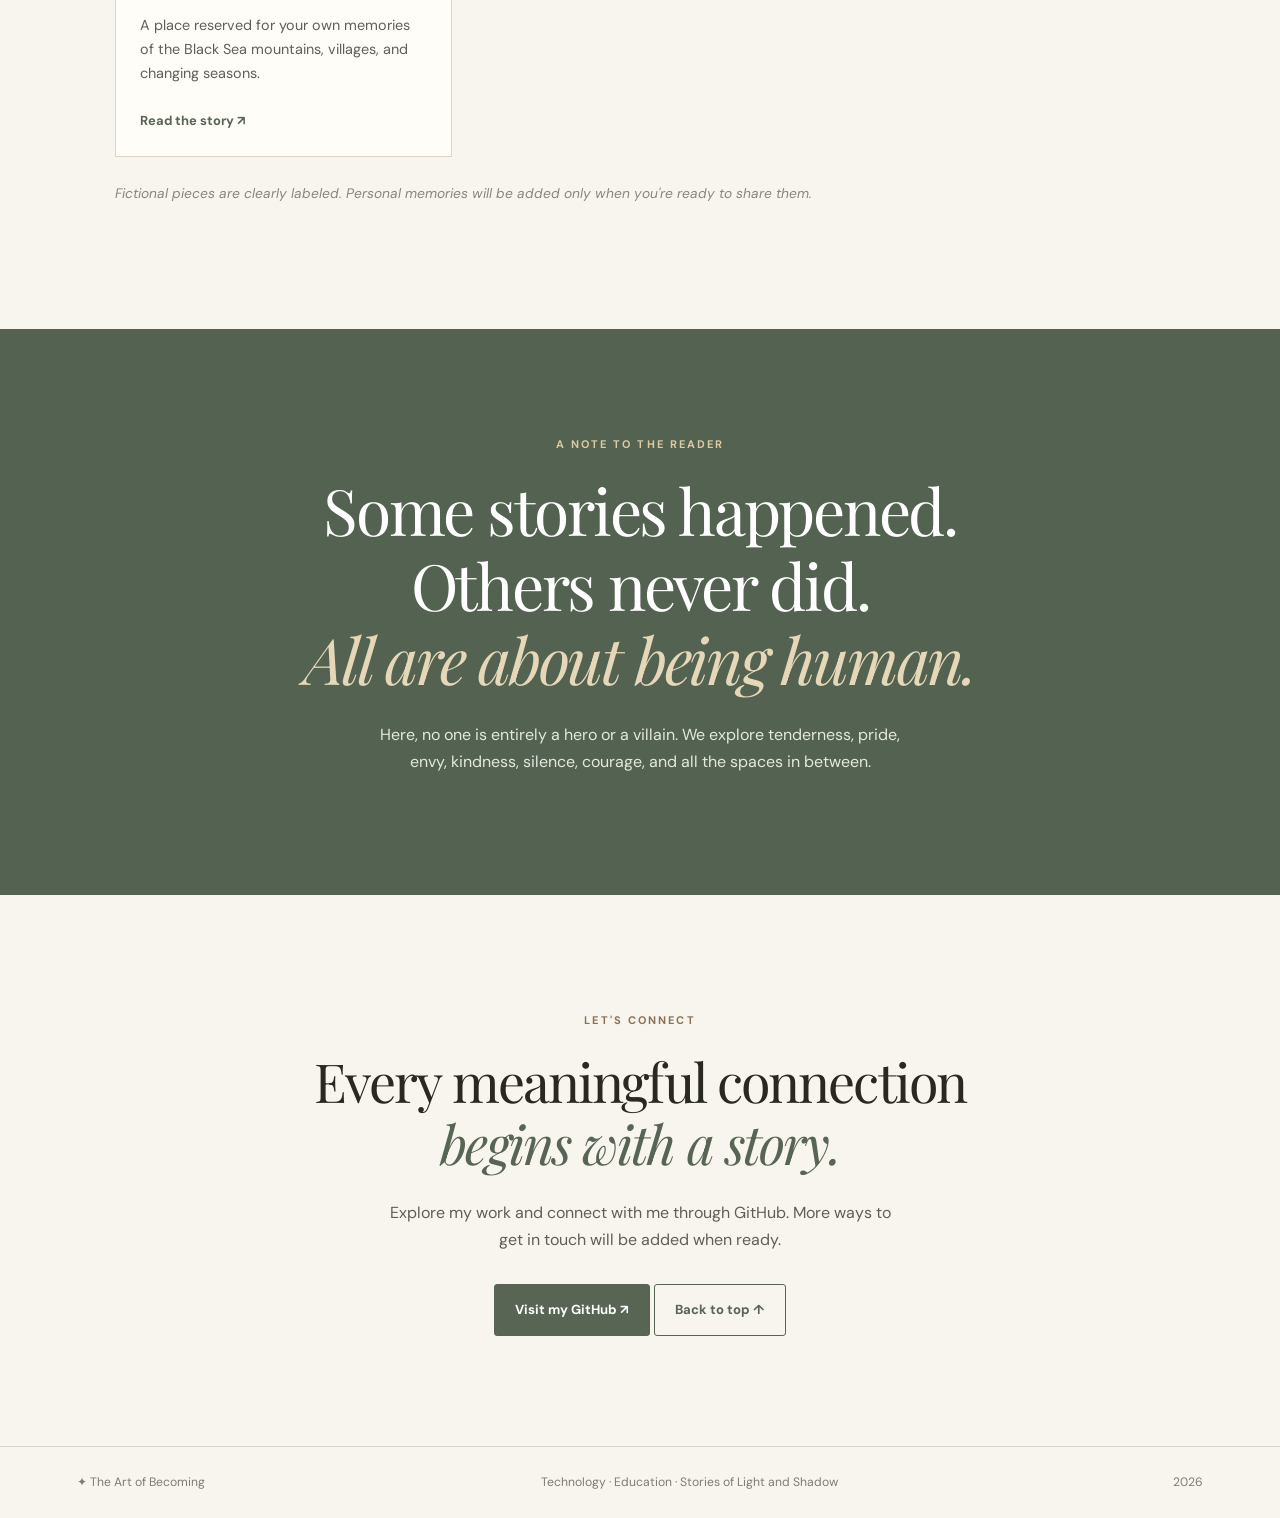
==== commit bd996ef6: "Add files via upload" ====
--- a/index.html
+++ b/index.html
@@ -1,5 +1,5 @@
 <!doctype html>
-<html lang="en"><head><meta charset="utf-8"><meta name="viewport" content="width=device-width,initial-scale=1"><meta name="description" content="A personal space for technology, learning design, and stories exploring the light and shadow of being human."><title>The Art of Becoming | Altun Keskin</title><link rel="stylesheet" href="style.css?v=6"></head>
+<html lang="en"><head><meta charset="utf-8"><meta name="viewport" content="width=device-width,initial-scale=1"><meta name="description" content="A personal space for technology, learning design, and stories exploring the light and shadow of being human."><title>The Art of Becoming | Altun Keskin</title><link rel="stylesheet" href="style.css?v=9"></head>
 <body><header class="topbar"><a class="logo" href="#home"><span class="spark">✦</span> The Art <em>of</em> Becoming</a><button class="menu-toggle" aria-label="Toggle menu" aria-expanded="false">☰</button><nav class="nav" aria-label="Main navigation"><a href="#home">Home</a><a href="#about">About</a><a href="portfolio.html">Portfolio</a><a href="#stories">Stories</a><a href="#contact">Contact</a></nav></header>
 <main><section id="home" class="hero"><div class="hero-content"><span class="eyebrow">ALTUN KESKIN · TECHNOLOGY, EDUCATION & WRITING</span><h1>The Art of<br><i>Becoming.</i></h1><p class="lead">Learning. Creating. Evolving.</p><p>A space for lifelong learning, thoughtful design, and the complex beauty of being human.</p><div class="actions"><a class="btn primary" href="#stories">Explore the Stories <span>↗</span></a><a class="btn secondary" href="#work">View My Work <span>↗</span></a></div></div><div class="hero-art"><div class="sun"></div><div class="landscape l1"></div><div class="landscape l2"></div><div class="landscape l3"></div><div class="art-caption">Between what we show<br>and what we carry within.</div></div></section>
 <section class="intro-quote"><p>“Every person carries a little light and a little shadow.”</p><span>— AN INVITATION TO LOOK CLOSER</span></section>
@@ -9,7 +9,8 @@
 <div class="portfolio-focus"><span>SALESFORCE DEVELOPMENT</span><span>DATA & CLOUD</span><span>INSTRUCTIONAL DESIGN</span><span>INTERACTIVE LEARNING</span></div>
 <div class="cards">
 <article class="work-card featured-work"><div class="work-icon">▧</div><span class="tag">CLOUD COMPUTING · PUBLIC REPOSITORY</span><h3>Interactive Cloud Data Center</h3><p>An interactive learning experience that makes technical cloud infrastructure concepts easier to explore.</p><p class="tool-line">Focus: Cloud concepts · Interactive learning · Web development</p><div class="demo-links"><a class="project-link" href="https://orlando-houston.github.io/cloud-data-center-interactive/" target="_blank" rel="noopener noreferrer">Live Demo ↗</a><a class="project-link" href="https://github.com/Orlando-Houston/cloud-data-center-interactive" target="_blank" rel="noopener noreferrer">View Source Code ↗</a></div></article>
-<article class="work-card"><div class="work-icon">◈</div><span class="tag">SALESFORCE · APPLICATION DESIGN</span><h3>Accounting Services Application</h3><p>A Salesforce application project focused on services, clients, consultants, data quality, and process automation.</p><p class="tool-line">Focus: Objects · Validation · Flows · Integrations</p><a class="project-link" href="portfolio.html#accounting-services">Read the case study ↗</a></article>
+<article class="work-card"><div class="work-icon">✦</div><span class="tag">SALESFORCE AGENTFORCE · DATA CLOUD</span><h3>Wellness Concierge Agent</h3><p>An AI-assisted wellness service guide built with Agentforce, alongside a Data Cloud foundation sourced from another Salesforce org.</p><p class="tool-line">Focus: Subagent design · Conversation testing · Data Streams · DLOs · DMO mapping</p><a class="project-link" href="agentforce-case-study.html">View Case Study ↗</a> <a class="project-link" href="agentforce-case-study.html#evidence">Project Evidence ↗</a></article>
+<article class="work-card"><div class="work-icon">◈</div><span class="tag">SALESFORCE · APPLICATION DESIGN</span><h3>Accounting Services Application</h3><p>A Salesforce application project focused on services, clients, consultants, data quality, and process automation.</p><p class="tool-line">Focus: Objects · Validation · Flows · Integrations</p><a class="project-link" href="asa-case-study.html">Read the case study ↗</a></article>
 <article class="work-card"><div class="work-icon">✳</div><span class="tag">SALESFORCE DATA 360 · LEARNING GAME</span><h3>Data Connection & Ingestion</h3><p>An interactive concept-matching activity for learning how data enters and moves through Data 360.</p><p class="tool-line">Focus: Data streams · Ingestion · Learning interactions</p><a class="project-link" href="https://orlando-houston.github.io/data-cloud-mission/" target="_blank" rel="noopener noreferrer">Live Demo ↗</a> <a class="project-link" href="portfolio.html#data-360">Project Details ↗</a></article>
 <article class="work-card"><div class="work-icon">◉</div><span class="tag">INSTRUCTIONAL DESIGN · PORTFOLIO DEVELOPMENT</span><h3>eLearning & Storyboarding</h3><p>Designing learner-centered explanations and storyboards that make complex technology approachable.</p><p class="tool-line">Focus: Objectives · Storyboards · Assessment</p><a class="project-link" href="portfolio.html#instructional-design">See the design approach ↗</a></article>
 <article class="work-card"><div class="work-icon">✧</div><span class="tag">SALESFORCE DATA 360 · CONCEPT MATCHING</span><h3>Data 360 Match & Learn 2.0</h3><p>A second interactive matching experience for practicing Salesforce Data 360 concepts.</p><p class="tool-line">Focus: Active recall · Concept matching · Self-paced practice</p><a class="project-link" href="https://orlando-houston.github.io/data360-learning-lab/" target="_blank" rel="noopener noreferrer">Live Demo ↗</a> <a class="project-link" href="portfolio.html#data360-match">Project Details ↗</a></article>
--- a/style.css
+++ b/style.css
@@ -50,3 +50,6 @@
 /* v6 project demo actions */
 .demo-links{display:flex;gap:12px 22px;align-items:center;flex-wrap:wrap;margin-top:15px}
 .demo-links .project-link{display:inline-block;line-height:1.5}
+
+/* ASA case study v8 */
+.asa-hero{background:#eae8de;padding:115px 7vw 85px}.asa-hero-inner{max-width:1120px;margin:auto}.asa-hero h1{font-family:Georgia,serif;font-size:clamp(44px,6.7vw,88px);font-weight:400;letter-spacing:-.035em;line-height:1.1;margin:25px 0;color:#26382c}.asa-hero h1 i{color:#657866;font-weight:400}.asa-hero p{max-width:700px;font-size:16px;line-height:1.85;color:#536353}.asa-hero .asa-lead{font-family:Georgia,serif;font-size:clamp(19px,2.3vw,26px);color:#34483a}.asa-hero .btn{display:inline-flex;margin-top:18px}.asa-overview{display:grid;grid-template-columns:1fr 1fr 1.6fr;gap:25px;padding:31px max(7vw,calc((100vw - 1120px)/2));background:#556653;color:#fff}.asa-overview>div{display:flex;flex-direction:column;gap:8px}.asa-meta-label{font-size:10px;letter-spacing:.18em;color:#dedcc9}.asa-overview strong{font-size:15px;font-weight:500}.asa-toc{display:flex;gap:10px;flex-wrap:wrap;justify-content:center;background:#f6f3ec;padding:27px 7vw;border-bottom:1px solid #ddd9cd}.asa-toc a{text-decoration:none;color:#4c6050;border:1px solid #bdc5b8;padding:9px 13px;border-radius:20px;font-size:12px}.asa-content{max-width:1120px;margin:auto;padding:30px 25px 100px}.asa-section{display:grid;grid-template-columns:230px minmax(0,1fr);gap:65px;padding:65px 0;border-bottom:1px solid #d9d8cd;scroll-margin-top:85px}.asa-index{font-size:11px;letter-spacing:.15em;color:#98784f;font-weight:700;padding-top:12px}.asa-section h2{font-family:Georgia,serif;font-size:clamp(30px,3.8vw,48px);line-height:1.15;font-weight:400;letter-spacing:-.03em;color:#283629;margin:0 0 22px}.asa-section h3{font-size:14px;margin:30px 0 14px;color:#354b39}.asa-section p,.asa-section li{font-size:15px;line-height:1.85;color:#46564a}.asa-subtle{font-style:italic;color:#748076!important;font-size:13px!important}.asa-tiles{display:grid;grid-template-columns:repeat(3,1fr);gap:13px;margin:35px 0}.asa-tiles>div{background:#eeeee6;padding:22px;border:1px solid #dce0d5}.asa-tiles span{font-family:Georgia,serif;color:#859181;font-size:24px;display:block;margin-bottom:13px}.asa-tiles strong{display:block;color:#384e40}.asa-tiles p{font-size:13px}.asa-diagram{background:#eeeee7;border:1px solid #d9dfd4;border-radius:13px;padding:25px;text-align:center;margin:28px 0}.diagram-top span,.diagram-flow>span,.diagram-support span{display:inline-block;background:#fff;border:1px solid #b5c3b4;border-radius:9px;padding:14px 20px;font-weight:700;color:#435a49}.diagram-top:after{content:'';display:block;height:26px;width:2px;background:#91a491;margin:auto}.diagram-columns{display:grid;grid-template-columns:1fr 1fr;gap:15px}.diagram-flow{display:flex;flex-direction:column;align-items:center}.diagram-flow small{font-size:11px;color:#718375;margin:8px}.diagram-line{height:20px;width:2px;background:#91a491;margin:3px}.diagram-support{display:flex;gap:10px;justify-content:center;flex-wrap:wrap;margin:32px 0 5px;border-top:1px dashed #bdc5b8;padding-top:20px}.diagram-support span{font-size:12px;font-weight:500}.asa-diagram>p{font-size:11px;color:#819081;margin:22px 0 0}.asa-feature-grid{display:grid;grid-template-columns:repeat(2,1fr);gap:15px}.asa-feature-grid article{background:#f0eee7;border:1px solid #dcded3;padding:23px}.asa-feature-grid article>span{font-size:10px;letter-spacing:.13em;color:#997a50}.asa-feature-grid h3{font-family:Georgia,serif;text-transform:none;font-size:21px;font-weight:400;margin:10px 0}.asa-feature-grid p{font-size:13px;margin-bottom:0}.asa-challenge{border-left:3px solid #839584;padding:8px 18px;margin:22px 0;background:#f1f0e9}.asa-challenge>strong{color:#39543e}.asa-challenge p{margin:8px 0;font-size:14px}.asa-pills{display:flex;gap:10px;flex-wrap:wrap;margin:28px 0}.asa-pills span{font-size:12px;border:1px solid #b6c5b9;border-radius:20px;padding:10px 14px;color:#36513d}.asa-note{background:#eeeee6;border-left:3px solid #70826e;padding:15px 22px;margin:28px 0}.asa-note p{font-size:13px;margin:5px 0}@media(max-width:760px){.asa-hero{padding:75px 25px 55px}.asa-overview{grid-template-columns:1fr;padding:26px}.asa-section{grid-template-columns:1fr;gap:10px;padding:45px 0}.asa-tiles,.asa-feature-grid{grid-template-columns:1fr}.asa-content{padding:10px 22px 65px}.diagram-top span,.diagram-flow>span{padding:12px 8px;font-size:12px}.diagram-columns{gap:8px}}
